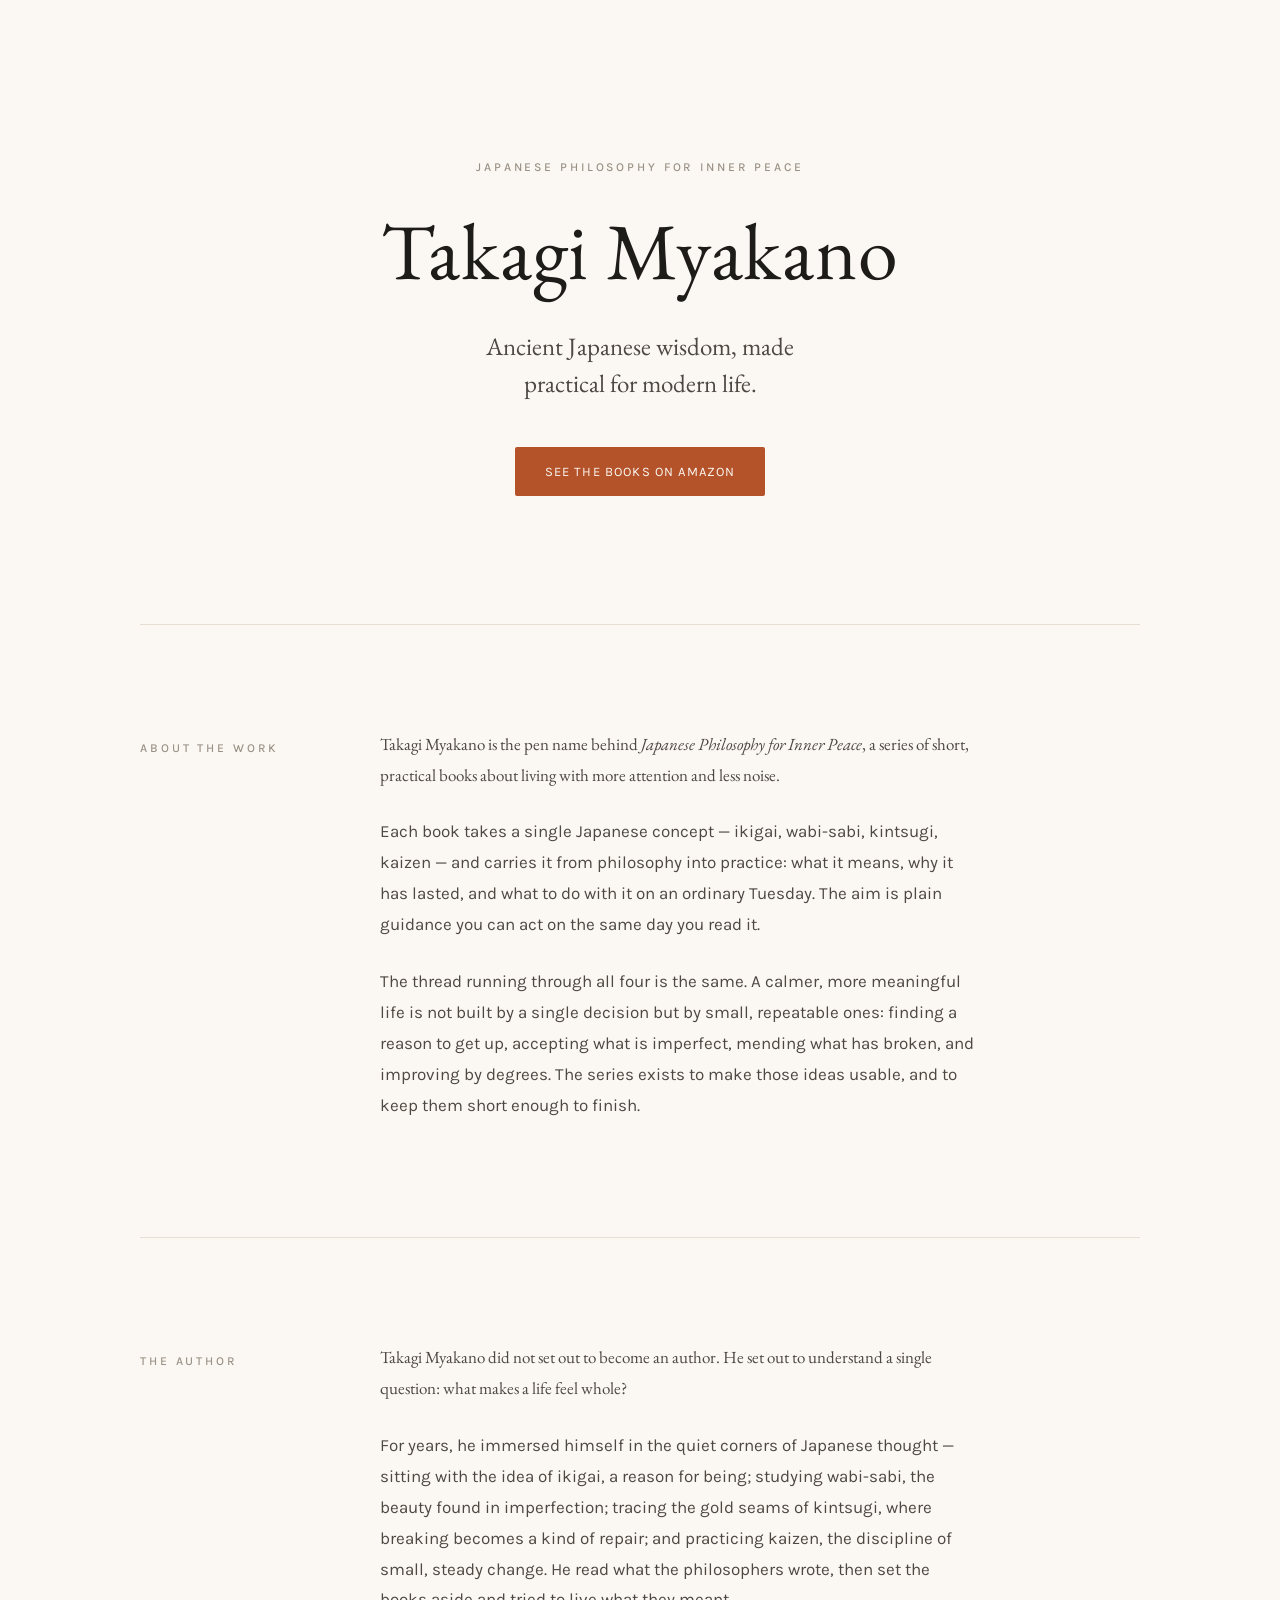
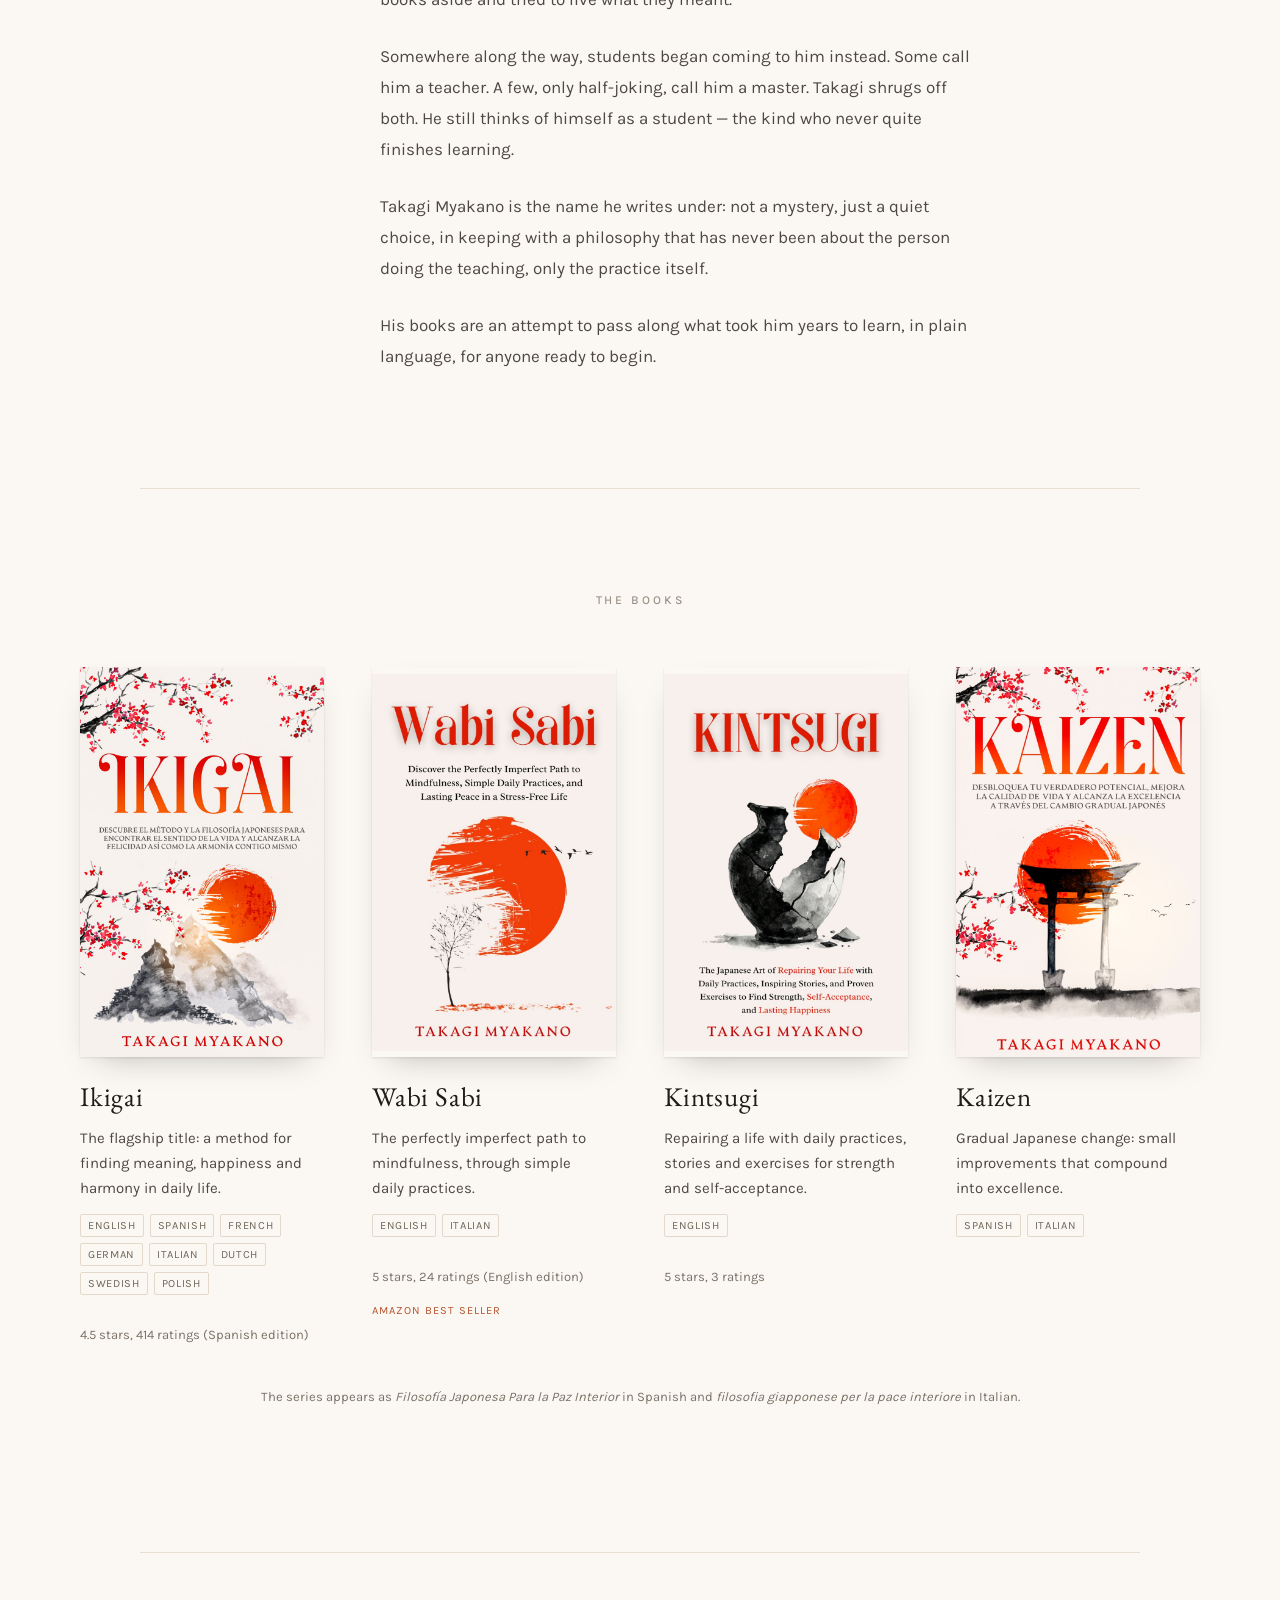
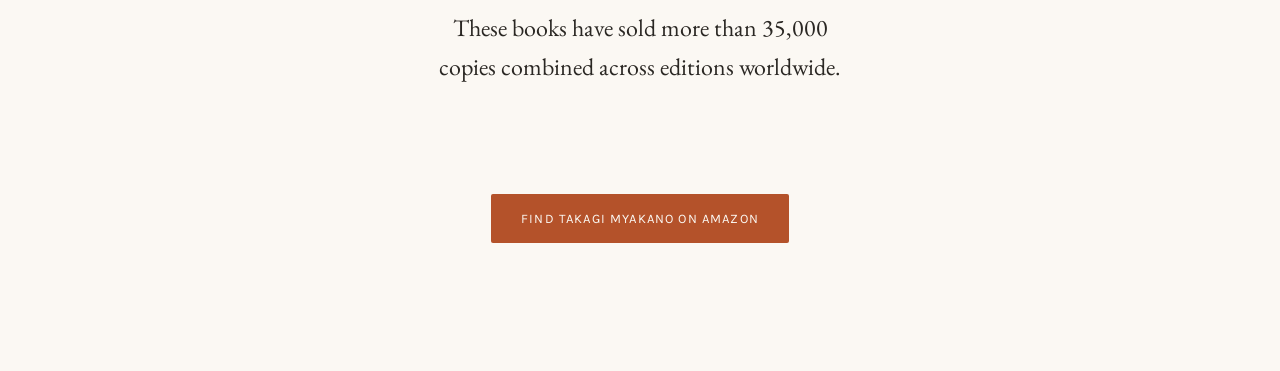
==== index.html @ d5dd0823 "Add files via upload" ====
<!DOCTYPE html>
<html lang="en"><head>
<meta charset="utf-8">
<meta name="viewport" content="width=device-width, initial-scale=1">

<!-- ===== SEO: the point of this site is to rank for the author's name ===== -->
<title>Takagi Myakano — Japanese Philosophy for Inner Peace</title>
<meta name="description" content="Takagi Myakano is the pen name behind Japanese Philosophy for Inner Peace: short, practical books on ikigai, wabi-sabi, kintsugi and kaizen.">
<!-- Add once the real domain is live:
<link rel="canonical" href="https://YOUR-DOMAIN.com/" />
<meta property="og:url" content="https://YOUR-DOMAIN.com/" />
<meta property="og:image" content="https://YOUR-DOMAIN.com/ikigai.jpg" />
-->

<meta property="og:type" content="website">
<meta property="og:title" content="Takagi Myakano — Japanese Philosophy for Inner Peace">
<meta property="og:description" content="Ancient Japanese wisdom, made practical for modern life.">
<meta name="twitter:card" content="summary_large_image">

<link rel="preconnect" href="https://fonts.googleapis.com">
<link rel="preconnect" href="https://fonts.gstatic.com" crossorigin="">
<style>/* cyrillic-ext */
@font-face {
  font-family: 'EB Garamond';
  font-style: italic;
  font-weight: 400;
  font-display: swap;
  src: url("fonts/font-01.woff2") format('woff2');
  unicode-range: U+0460-052F, U+1C80-1C8A, U+20B4, U+2DE0-2DFF, U+A640-A69F, U+FE2E-FE2F;
}
/* cyrillic */
@font-face {
  font-family: 'EB Garamond';
  font-style: italic;
  font-weight: 400;
  font-display: swap;
  src: url("fonts/font-02.woff2") format('woff2');
  unicode-range: U+0301, U+0400-045F, U+0490-0491, U+04B0-04B1, U+2116;
}
/* greek-ext */
@font-face {
  font-family: 'EB Garamond';
  font-style: italic;
  font-weight: 400;
  font-display: swap;
  src: url("fonts/font-03.woff2") format('woff2');
  unicode-range: U+1F00-1FFF;
}
/* greek */
@font-face {
  font-family: 'EB Garamond';
  font-style: italic;
  font-weight: 400;
  font-display: swap;
  src: url("fonts/font-04.woff2") format('woff2');
  unicode-range: U+0370-0377, U+037A-037F, U+0384-038A, U+038C, U+038E-03A1, U+03A3-03FF;
}
/* vietnamese */
@font-face {
  font-family: 'EB Garamond';
  font-style: italic;
  font-weight: 400;
  font-display: swap;
  src: url("fonts/font-05.woff2") format('woff2');
  unicode-range: U+0102-0103, U+0110-0111, U+0128-0129, U+0168-0169, U+01A0-01A1, U+01AF-01B0, U+0300-0301, U+0303-0304, U+0308-0309, U+0323, U+0329, U+1EA0-1EF9, U+20AB;
}
/* latin-ext */
@font-face {
  font-family: 'EB Garamond';
  font-style: italic;
  font-weight: 400;
  font-display: swap;
  src: url("fonts/font-06.woff2") format('woff2');
  unicode-range: U+0100-02BA, U+02BD-02C5, U+02C7-02CC, U+02CE-02D7, U+02DD-02FF, U+0304, U+0308, U+0329, U+1D00-1DBF, U+1E00-1E9F, U+1EF2-1EFF, U+2020, U+20A0-20AB, U+20AD-20C4, U+2113, U+2C60-2C7F, U+A720-A7FF;
}
/* latin */
@font-face {
  font-family: 'EB Garamond';
  font-style: italic;
  font-weight: 400;
  font-display: swap;
  src: url("fonts/font-07.woff2") format('woff2');
  unicode-range: U+0000-00FF, U+0131, U+0152-0153, U+02BB-02BC, U+02C6, U+02DA, U+02DC, U+0304, U+0308, U+0329, U+2000-206F, U+20AC, U+2122, U+2191, U+2193, U+2212, U+2215, U+FEFF, U+FFFD;
}
/* cyrillic-ext */
@font-face {
  font-family: 'EB Garamond';
  font-style: normal;
  font-weight: 400;
  font-display: swap;
  src: url("fonts/font-08.woff2") format('woff2');
  unicode-range: U+0460-052F, U+1C80-1C8A, U+20B4, U+2DE0-2DFF, U+A640-A69F, U+FE2E-FE2F;
}
/* cyrillic */
@font-face {
  font-family: 'EB Garamond';
  font-style: normal;
  font-weight: 400;
  font-display: swap;
  src: url("fonts/font-09.woff2") format('woff2');
  unicode-range: U+0301, U+0400-045F, U+0490-0491, U+04B0-04B1, U+2116;
}
/* greek-ext */
@font-face {
  font-family: 'EB Garamond';
  font-style: normal;
  font-weight: 400;
  font-display: swap;
  src: url("fonts/font-10.woff2") format('woff2');
  unicode-range: U+1F00-1FFF;
}
/* greek */
@font-face {
  font-family: 'EB Garamond';
  font-style: normal;
  font-weight: 400;
  font-display: swap;
  src: url("fonts/font-11.woff2") format('woff2');
  unicode-range: U+0370-0377, U+037A-037F, U+0384-038A, U+038C, U+038E-03A1, U+03A3-03FF;
}
/* vietnamese */
@font-face {
  font-family: 'EB Garamond';
  font-style: normal;
  font-weight: 400;
  font-display: swap;
  src: url("fonts/font-12.woff2") format('woff2');
  unicode-range: U+0102-0103, U+0110-0111, U+0128-0129, U+0168-0169, U+01A0-01A1, U+01AF-01B0, U+0300-0301, U+0303-0304, U+0308-0309, U+0323, U+0329, U+1EA0-1EF9, U+20AB;
}
/* latin-ext */
@font-face {
  font-family: 'EB Garamond';
  font-style: normal;
  font-weight: 400;
  font-display: swap;
  src: url("fonts/font-13.woff2") format('woff2');
  unicode-range: U+0100-02BA, U+02BD-02C5, U+02C7-02CC, U+02CE-02D7, U+02DD-02FF, U+0304, U+0308, U+0329, U+1D00-1DBF, U+1E00-1E9F, U+1EF2-1EFF, U+2020, U+20A0-20AB, U+20AD-20C4, U+2113, U+2C60-2C7F, U+A720-A7FF;
}
/* latin */
@font-face {
  font-family: 'EB Garamond';
  font-style: normal;
  font-weight: 400;
  font-display: swap;
  src: url("fonts/font-14.woff2") format('woff2');
  unicode-range: U+0000-00FF, U+0131, U+0152-0153, U+02BB-02BC, U+02C6, U+02DA, U+02DC, U+0304, U+0308, U+0329, U+2000-206F, U+20AC, U+2122, U+2191, U+2193, U+2212, U+2215, U+FEFF, U+FFFD;
}
/* cyrillic-ext */
@font-face {
  font-family: 'EB Garamond';
  font-style: normal;
  font-weight: 500;
  font-display: swap;
  src: url("fonts/font-08.woff2") format('woff2');
  unicode-range: U+0460-052F, U+1C80-1C8A, U+20B4, U+2DE0-2DFF, U+A640-A69F, U+FE2E-FE2F;
}
/* cyrillic */
@font-face {
  font-family: 'EB Garamond';
  font-style: normal;
  font-weight: 500;
  font-display: swap;
  src: url("fonts/font-09.woff2") format('woff2');
  unicode-range: U+0301, U+0400-045F, U+0490-0491, U+04B0-04B1, U+2116;
}
/* greek-ext */
@font-face {
  font-family: 'EB Garamond';
  font-style: normal;
  font-weight: 500;
  font-display: swap;
  src: url("fonts/font-10.woff2") format('woff2');
  unicode-range: U+1F00-1FFF;
}
/* greek */
@font-face {
  font-family: 'EB Garamond';
  font-style: normal;
  font-weight: 500;
  font-display: swap;
  src: url("fonts/font-11.woff2") format('woff2');
  unicode-range: U+0370-0377, U+037A-037F, U+0384-038A, U+038C, U+038E-03A1, U+03A3-03FF;
}
/* vietnamese */
@font-face {
  font-family: 'EB Garamond';
  font-style: normal;
  font-weight: 500;
  font-display: swap;
  src: url("fonts/font-12.woff2") format('woff2');
  unicode-range: U+0102-0103, U+0110-0111, U+0128-0129, U+0168-0169, U+01A0-01A1, U+01AF-01B0, U+0300-0301, U+0303-0304, U+0308-0309, U+0323, U+0329, U+1EA0-1EF9, U+20AB;
}
/* latin-ext */
@font-face {
  font-family: 'EB Garamond';
  font-style: normal;
  font-weight: 500;
  font-display: swap;
  src: url("fonts/font-13.woff2") format('woff2');
  unicode-range: U+0100-02BA, U+02BD-02C5, U+02C7-02CC, U+02CE-02D7, U+02DD-02FF, U+0304, U+0308, U+0329, U+1D00-1DBF, U+1E00-1E9F, U+1EF2-1EFF, U+2020, U+20A0-20AB, U+20AD-20C4, U+2113, U+2C60-2C7F, U+A720-A7FF;
}
/* latin */
@font-face {
  font-family: 'EB Garamond';
  font-style: normal;
  font-weight: 500;
  font-display: swap;
  src: url("fonts/font-14.woff2") format('woff2');
  unicode-range: U+0000-00FF, U+0131, U+0152-0153, U+02BB-02BC, U+02C6, U+02DA, U+02DC, U+0304, U+0308, U+0329, U+2000-206F, U+20AC, U+2122, U+2191, U+2193, U+2212, U+2215, U+FEFF, U+FFFD;
}
/* latin-ext */
@font-face {
  font-family: 'Karla';
  font-style: normal;
  font-weight: 400;
  font-display: swap;
  src: url("fonts/font-15.woff2") format('woff2');
  unicode-range: U+0100-02BA, U+02BD-02C5, U+02C7-02CC, U+02CE-02D7, U+02DD-02FF, U+0304, U+0308, U+0329, U+1D00-1DBF, U+1E00-1E9F, U+1EF2-1EFF, U+2020, U+20A0-20AB, U+20AD-20C4, U+2113, U+2C60-2C7F, U+A720-A7FF;
}
/* latin */
@font-face {
  font-family: 'Karla';
  font-style: normal;
  font-weight: 400;
  font-display: swap;
  src: url("fonts/font-16.woff2") format('woff2');
  unicode-range: U+0000-00FF, U+0131, U+0152-0153, U+02BB-02BC, U+02C6, U+02DA, U+02DC, U+0304, U+0308, U+0329, U+2000-206F, U+20AC, U+2122, U+2191, U+2193, U+2212, U+2215, U+FEFF, U+FFFD;
}
/* latin-ext */
@font-face {
  font-family: 'Karla';
  font-style: normal;
  font-weight: 500;
  font-display: swap;
  src: url("fonts/font-15.woff2") format('woff2');
  unicode-range: U+0100-02BA, U+02BD-02C5, U+02C7-02CC, U+02CE-02D7, U+02DD-02FF, U+0304, U+0308, U+0329, U+1D00-1DBF, U+1E00-1E9F, U+1EF2-1EFF, U+2020, U+20A0-20AB, U+20AD-20C4, U+2113, U+2C60-2C7F, U+A720-A7FF;
}
/* latin */
@font-face {
  font-family: 'Karla';
  font-style: normal;
  font-weight: 500;
  font-display: swap;
  src: url("fonts/font-16.woff2") format('woff2');
  unicode-range: U+0000-00FF, U+0131, U+0152-0153, U+02BB-02BC, U+02C6, U+02DA, U+02DC, U+0304, U+0308, U+0329, U+2000-206F, U+20AC, U+2122, U+2191, U+2193, U+2212, U+2215, U+FEFF, U+FFFD;
}
</style>

<style>
  :root {
    --bg: #FBF8F3;
    --ink: #1E1C19;
    --ink-2: #2A2723;
    --body: #4E4842;
    --muted: #7A7166;
    --label: #9A9186;
    --rule: #E7DFD2;
    --chip: #E2D9CA;
    --accent: #B4522A;
    --accent-dark: #8E3F1F;
    --serif: 'EB Garamond', Georgia, serif;
    --sans: Karla, system-ui, -apple-system, sans-serif;
  }
  * { box-sizing: border-box; }
  html, body { margin: 0; padding: 0; }
  body {
    background: var(--bg);
    color: var(--ink);
    font-family: var(--sans);
    -webkit-font-smoothing: antialiased;
  }
  ::selection { background: #EADFCF; }
  a { color: var(--accent); text-decoration: none; }
  a:hover { color: var(--accent-dark); }
  img { max-width: 100%; }

  .wrap { max-width: 1080px; margin: 0 auto; padding-inline: 40px; }
  .wrap--wide { max-width: 1200px; }
  .rule { height: 1px; background: var(--rule); }
  .label {
    font-family: var(--sans); font-weight: 500; font-size: 12px; letter-spacing: 0.24em;
    text-transform: uppercase; color: var(--label); margin: 0; max-width: none;
  }

  .btn {
    display: inline-flex; align-items: center;
    padding: 17px 30px; border-radius: 2px;
    background: var(--accent); color: var(--bg);
    font-size: 13px; letter-spacing: 0.09em; text-transform: uppercase;
  }
  .btn:hover { background: var(--accent-dark); color: var(--bg); }

  /* Hero */
  .hero {
    padding-block: 160px 128px;
    display: flex; flex-direction: column; align-items: center;
    text-align: center; gap: 36px;
  }
  .hero h1 {
    font-family: var(--serif); font-weight: 400; font-size: 80px;
    line-height: 1.02; letter-spacing: 0.01em; margin: 0;
  }
  .hero p:not(.label) {
    font-family: var(--serif); font-size: 25px; line-height: 1.5;
    color: var(--body); margin: 0; max-width: 28ch; text-wrap: pretty;
  }
  .hero .btn { margin-top: 8px; }

  /* Two-column prose sections */
  .prose {
    padding-block: 104px 116px;
    display: grid; grid-template-columns: 180px 1fr; gap: 60px; align-items: start;
  }
  .prose .label { margin-top: 12px; }
  .prose-body { display: flex; flex-direction: column; gap: 26px; max-width: 60ch; }
  .prose-lead {
    font-family: var(--serif); font-size: 24px; line-height: 1.6;
    color: var(--ink-2); margin: 0; text-wrap: pretty;
  }
  .prose-body p { font-size: 17px; line-height: 1.82; color: var(--body); margin: 0; text-wrap: pretty; }

  /* Books */
  .books { padding-block: 104px 40px; }
  .books > .label { margin-bottom: 60px; text-align: center; }
  .book-grid { display: grid; grid-template-columns: repeat(4, 1fr); gap: 48px; align-items: start; }
  .book { display: flex; flex-direction: column; gap: 22px; }
  .book-cover {
    display: flex; align-items: flex-end; aspect-ratio: 0.625;
    box-shadow: 0 1px 2px rgba(30,28,25,0.10), 0 14px 32px -18px rgba(30,28,25,0.35);
    transition: box-shadow 180ms ease;
  }
  .book-cover:hover { box-shadow: 0 1px 2px rgba(30,28,25,0.14), 0 20px 40px -18px rgba(30,28,25,0.42); }
  .book-cover img { display: block; width: 100%; height: 100%; object-fit: contain; }
  .book-meta { display: flex; flex-direction: column; gap: 12px; }
  .book h3 {
    font-family: var(--serif); font-weight: 400; font-size: 27px;
    letter-spacing: 0.03em; margin: 0;
  }
  .book p { font-size: 15px; line-height: 1.65; color: var(--body); margin: 0; text-wrap: pretty; }
  .chips { display: flex; flex-wrap: wrap; gap: 6px; margin-top: 2px; list-style: none; padding: 0; }
  .chips li {
    font-size: 11px; letter-spacing: 0.06em; text-transform: uppercase;
    color: #6E6559; border: 1px solid var(--chip); border-radius: 2px; padding: 4px 7px;
  }
  .book p.rating { font-size: 13px; line-height: 1.6; color: var(--muted); margin-top: 2px; }
  .book p.bestseller {
    font-size: 11px; letter-spacing: 0.09em; text-transform: uppercase;
    color: var(--accent); margin-top: 2px;
  }
  .series-note { font-size: 13px; line-height: 1.7; color: var(--muted); margin: 40px 0 0; text-align: center; }

  /* Sales line */
  .proof { padding-top: 104px; }
  .proof-inner { border-top: 1px solid var(--rule); padding-top: 56px; text-align: center; }
  .proof p {
    font-family: var(--serif); font-size: 24px; line-height: 1.6;
    color: var(--ink-2); margin: 0 auto; max-width: 34ch; text-wrap: pretty;
  }

  footer { padding-block: 108px 128px; display: flex; justify-content: center; }

  @media (max-width: 900px) {
    .wrap { padding-inline: 28px; }
    .hero { padding-block: 104px 88px; }
    .hero h1 { font-size: 56px; }
    .hero p:not(.label) { font-size: 21px; }
    .prose { grid-template-columns: 1fr; gap: 24px; padding-block: 72px 80px; }
    .prose .label { margin-top: 0; }
    .prose-lead { font-size: 21px; }
    .books { padding-block: 72px 32px; }
    .book-grid { grid-template-columns: repeat(2, 1fr); gap: 40px 32px; }
    .proof { padding-top: 72px; }
    .proof p { font-size: 21px; }
    footer { padding-block: 72px 96px; }
  }
  @media (max-width: 520px) {
    .hero h1 { font-size: 44px; }
    .book-grid { grid-template-columns: 1fr; gap: 48px; }
    .book-cover { max-width: 260px; }
  }
</style>
</head>
<body>


<!-- =====================================================================
     Outbound links are marked data-cta. Each cover points at its own Amazon
     product page; the hero and footer buttons point at the author store.
     ===================================================================== -->

<header class="wrap hero">
  <p class="label">Japanese Philosophy for Inner Peace</p>
  <h1>Takagi Myakano</h1>
  <p>Ancient Japanese wisdom, made practical for modern life.</p>
  <a class="btn" data-cta="hero" href="https://www.amazon.com/stores/Takagi-Myakano/author/B0GLZFG89K?ref=ap_rdr&amp;shoppingPortalEnabled=true&amp;ccs_id=c7dcc5d7-bfad-40f6-aceb-56969d80b4c9" target="_blank" rel="noopener">See the books on Amazon</a>
</header>

<div class="wrap"><div class="rule"></div></div>

<section class="wrap prose">
  <h2 class="label">About the work</h2>
  <div class="prose-body">
    <p class="prose-lead">Takagi Myakano is the pen name behind <em>Japanese Philosophy for Inner Peace</em>, a series of short, practical books about living with more attention and less noise.</p>
    <p>Each book takes a single Japanese concept — ikigai, wabi-sabi, kintsugi, kaizen — and carries it from philosophy into practice: what it means, why it has lasted, and what to do with it on an ordinary Tuesday. The aim is plain guidance you can act on the same day you read it.</p>
    <p>The thread running through all four is the same. A calmer, more meaningful life is not built by a single decision but by small, repeatable ones: finding a reason to get up, accepting what is imperfect, mending what has broken, and improving by degrees. The series exists to make those ideas usable, and to keep them short enough to finish.</p>
  </div>
</section>

<div class="wrap"><div class="rule"></div></div>

<section class="wrap prose">
  <h2 class="label">The author</h2>
  <div class="prose-body">
    <p class="prose-lead">Takagi Myakano did not set out to become an author. He set out to understand a single question: what makes a life feel whole?</p>
    <p>For years, he immersed himself in the quiet corners of Japanese thought — sitting with the idea of ikigai, a reason for being; studying wabi-sabi, the beauty found in imperfection; tracing the gold seams of kintsugi, where breaking becomes a kind of repair; and practicing kaizen, the discipline of small, steady change. He read what the philosophers wrote, then set the books aside and tried to live what they meant.</p>
    <p>Somewhere along the way, students began coming to him instead. Some call him a teacher. A few, only half-joking, call him a master. Takagi shrugs off both. He still thinks of himself as a student — the kind who never quite finishes learning.</p>
    <p>Takagi Myakano is the name he writes under: not a mystery, just a quiet choice, in keeping with a philosophy that has never been about the person doing the teaching, only the practice itself.</p>
    <p>His books are an attempt to pass along what took him years to learn, in plain language, for anyone ready to begin.</p>
  </div>
</section>

<div class="wrap"><div class="rule"></div></div>

<section class="wrap wrap--wide books" id="books">
  <h2 class="label">The Books</h2>

  <div class="book-grid">

    <article class="book">
      <a class="book-cover" data-cta="ikigai" href="https://www.amazon.com/IKIGAI-Discover-Japanese-Philosophy-Happiness-ebook/dp/B0H4HV3D5K?ref_=saga_ast_ss_dsk_dp" target="_blank" rel="noopener">
        <img src="images/ikigai.jpg" alt="IKIGAI by Takagi Myakano — book cover" width="800" height="1280" loading="lazy">
      </a>
      <div class="book-meta">
        <h3>Ikigai</h3>
        <p>The flagship title: a method for finding meaning, happiness and harmony in daily life.</p>
        <ul class="chips">
          <li>English</li><li>Spanish</li><li>French</li><li>German</li>
          <li>Italian</li><li>Dutch</li><li>Swedish</li><li>Polish</li>
        </ul>
        <p class="rating">4.5 stars, 414 ratings (Spanish edition)</p>
      </div>
    </article>

    <article class="book">
      <a class="book-cover" data-cta="wabi-sabi" href="https://www.amazon.com/Wabi-Sabi-Mindfulness-Stress-Free-Philosophy-ebook/dp/B0FVNMMS9D?ref_=saga_ast_ss_dsk_dp" target="_blank" rel="noopener">
        <img src="images/wabi-sabi.jpg" alt="Wabi Sabi by Takagi Myakano — book cover" width="800" height="1236" loading="lazy">
      </a>
      <div class="book-meta">
        <h3>Wabi Sabi</h3>
        <p>The perfectly imperfect path to mindfulness, through simple daily practices.</p>
        <ul class="chips"><li>English</li><li>Italian</li></ul>
        <p class="rating">5 stars, 24 ratings (English edition)</p>
        <p class="bestseller">Amazon Best Seller</p>
      </div>
    </article>

    <article class="book">
      <a class="book-cover" data-cta="kintsugi" href="https://www.amazon.com/Kintsugi-Repairing-Practices-Self-Acceptance-Philosophy-ebook/dp/B0GNT7WZGG?ref_=saga_ast_ss_dsk_dp" target="_blank" rel="noopener">
        <img src="images/kintsugi.jpg" alt="Kintsugi by Takagi Myakano — book cover" width="800" height="1236" loading="lazy">
      </a>
      <div class="book-meta">
        <h3>Kintsugi</h3>
        <p>Repairing a life with daily practices, stories and exercises for strength and self-acceptance.</p>
        <ul class="chips"><li>English</li></ul>
        <p class="rating">5 stars, 3 ratings</p>
      </div>
    </article>

    <article class="book">
      <a class="book-cover" data-cta="kaizen" href="https://www.amazon.ca/KAIZEN-Desbloquea-Verdadero-Potencial-Excelencia-ebook/dp/B0CNTMSLZW?ref_=ast_author_dp&amp;th=1&amp;psc=1" target="_blank" rel="noopener">
        <img src="images/kaizen.jpg" alt="KAIZEN by Takagi Myakano — book cover" width="800" height="1279" loading="lazy">
      </a>
      <div class="book-meta">
        <h3>Kaizen</h3>
        <p>Gradual Japanese change: small improvements that compound into excellence.</p>
        <ul class="chips"><li>Spanish</li><li>Italian</li></ul>
      </div>
    </article>

  </div>

  <p class="series-note">The series appears as <em>Filosofía Japonesa Para la Paz Interior</em> in Spanish and <em>filosofia giapponese per la pace interiore</em> in Italian.</p>
</section>

<section class="wrap proof">
  <div class="proof-inner">
    <p>These books have sold more than 35,000 copies combined across editions worldwide.</p>
  </div>
</section>

<footer class="wrap">
  <a class="btn" data-cta="footer" href="https://www.amazon.com/stores/Takagi-Myakano/author/B0GLZFG89K?ref=ap_rdr&amp;shoppingPortalEnabled=true&amp;ccs_id=c7dcc5d7-bfad-40f6-aceb-56969d80b4c9" target="_blank" rel="noopener">Find Takagi Myakano on Amazon</a>
</footer>

<!-- Structured data: helps Google connect the name to the body of work.
     Replace the URLs marked REPLACE before launch. -->
<script type="application/ld+json">
{
  "@context": "https://schema.org",
  "@type": "Person",
  "name": "Takagi Myakano",
  "jobTitle": "Author",
  "description": "Pen name behind Japanese Philosophy for Inner Peace, a series of short, practical books on ikigai, wabi-sabi, kintsugi and kaizen.",
  "sameAs": ["https://www.amazon.com/stores/Takagi-Myakano/author/B0GLZFG89K"]
}
</script>



</body></html>
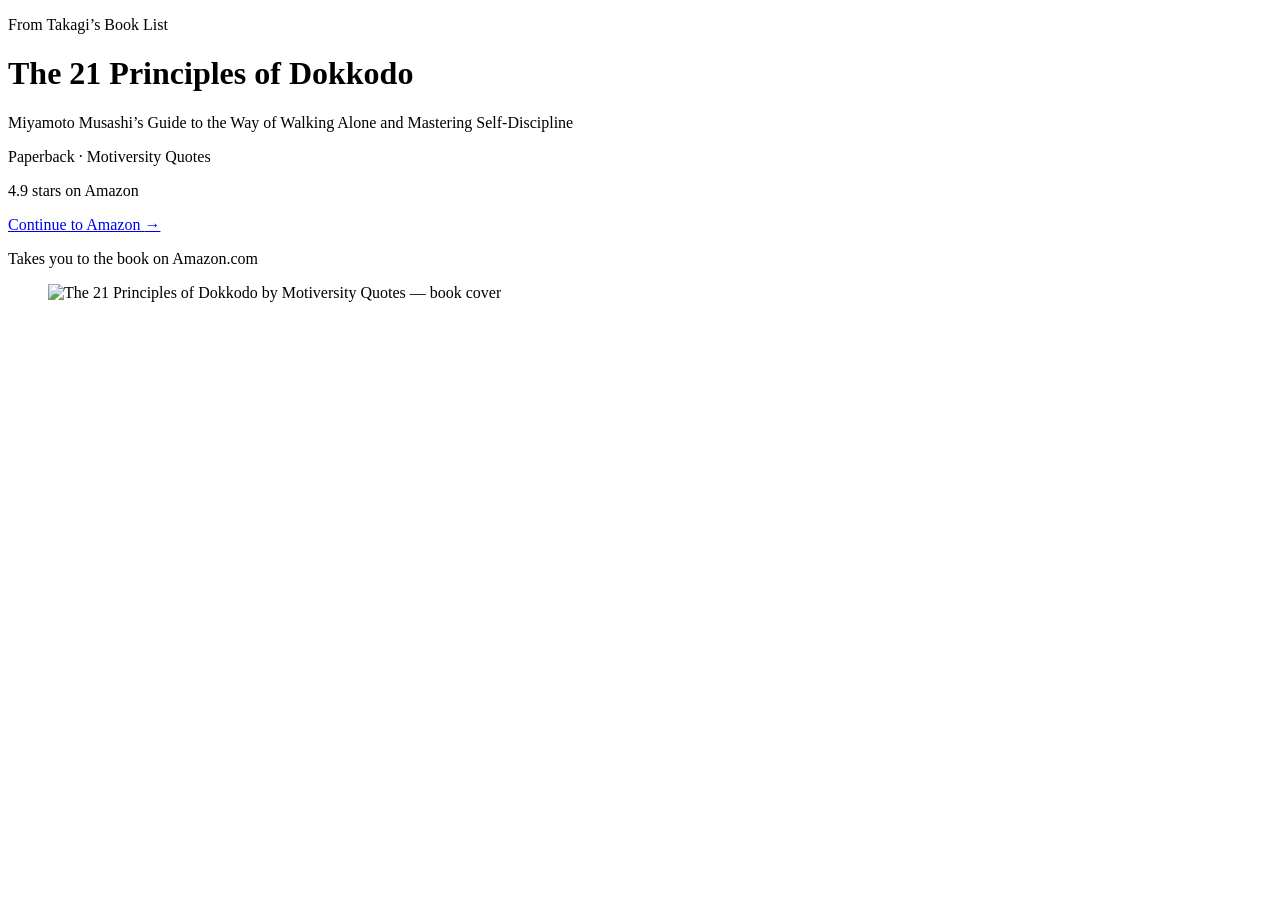
==== commit dbc58f49: "Add files via upload" ====
--- a/index.html
+++ b/index.html
@@ -1,510 +1,31 @@
 <!DOCTYPE html>
-<html lang="en"><head>
+<html lang="en">
+<head>
 <meta charset="utf-8">
-<meta name="viewport" content="width=device-width, initial-scale=1">
-
-<!-- ===== SEO: the point of this site is to rank for the author's name ===== -->
-<title>Takagi Myakano — Japanese Philosophy for Inner Peace</title>
-<meta name="description" content="Takagi Myakano is the pen name behind Japanese Philosophy for Inner Peace: short, practical books on ikigai, wabi-sabi, kintsugi and kaizen.">
-<!-- Add once the real domain is live:
-<link rel="canonical" href="https://YOUR-DOMAIN.com/" />
-<meta property="og:url" content="https://YOUR-DOMAIN.com/" />
-<meta property="og:image" content="https://YOUR-DOMAIN.com/ikigai.jpg" />
--->
-
-<meta property="og:type" content="website">
-<meta property="og:title" content="Takagi Myakano — Japanese Philosophy for Inner Peace">
-<meta property="og:description" content="Ancient Japanese wisdom, made practical for modern life.">
-<meta name="twitter:card" content="summary_large_image">
-
-<link rel="preconnect" href="https://fonts.googleapis.com">
-<link rel="preconnect" href="https://fonts.gstatic.com" crossorigin="">
-<style>/* cyrillic-ext */
-@font-face {
-  font-family: 'EB Garamond';
-  font-style: italic;
-  font-weight: 400;
-  font-display: swap;
-  src: url("fonts/font-01.woff2") format('woff2');
-  unicode-range: U+0460-052F, U+1C80-1C8A, U+20B4, U+2DE0-2DFF, U+A640-A69F, U+FE2E-FE2F;
-}
-/* cyrillic */
-@font-face {
-  font-family: 'EB Garamond';
-  font-style: italic;
-  font-weight: 400;
-  font-display: swap;
-  src: url("fonts/font-02.woff2") format('woff2');
-  unicode-range: U+0301, U+0400-045F, U+0490-0491, U+04B0-04B1, U+2116;
-}
-/* greek-ext */
-@font-face {
-  font-family: 'EB Garamond';
-  font-style: italic;
-  font-weight: 400;
-  font-display: swap;
-  src: url("fonts/font-03.woff2") format('woff2');
-  unicode-range: U+1F00-1FFF;
-}
-/* greek */
-@font-face {
-  font-family: 'EB Garamond';
-  font-style: italic;
-  font-weight: 400;
-  font-display: swap;
-  src: url("fonts/font-04.woff2") format('woff2');
-  unicode-range: U+0370-0377, U+037A-037F, U+0384-038A, U+038C, U+038E-03A1, U+03A3-03FF;
-}
-/* vietnamese */
-@font-face {
-  font-family: 'EB Garamond';
-  font-style: italic;
-  font-weight: 400;
-  font-display: swap;
-  src: url("fonts/font-05.woff2") format('woff2');
-  unicode-range: U+0102-0103, U+0110-0111, U+0128-0129, U+0168-0169, U+01A0-01A1, U+01AF-01B0, U+0300-0301, U+0303-0304, U+0308-0309, U+0323, U+0329, U+1EA0-1EF9, U+20AB;
-}
-/* latin-ext */
-@font-face {
-  font-family: 'EB Garamond';
-  font-style: italic;
-  font-weight: 400;
-  font-display: swap;
-  src: url("fonts/font-06.woff2") format('woff2');
-  unicode-range: U+0100-02BA, U+02BD-02C5, U+02C7-02CC, U+02CE-02D7, U+02DD-02FF, U+0304, U+0308, U+0329, U+1D00-1DBF, U+1E00-1E9F, U+1EF2-1EFF, U+2020, U+20A0-20AB, U+20AD-20C4, U+2113, U+2C60-2C7F, U+A720-A7FF;
-}
-/* latin */
-@font-face {
-  font-family: 'EB Garamond';
-  font-style: italic;
-  font-weight: 400;
-  font-display: swap;
-  src: url("fonts/font-07.woff2") format('woff2');
-  unicode-range: U+0000-00FF, U+0131, U+0152-0153, U+02BB-02BC, U+02C6, U+02DA, U+02DC, U+0304, U+0308, U+0329, U+2000-206F, U+20AC, U+2122, U+2191, U+2193, U+2212, U+2215, U+FEFF, U+FFFD;
-}
-/* cyrillic-ext */
-@font-face {
-  font-family: 'EB Garamond';
-  font-style: normal;
-  font-weight: 400;
-  font-display: swap;
-  src: url("fonts/font-08.woff2") format('woff2');
-  unicode-range: U+0460-052F, U+1C80-1C8A, U+20B4, U+2DE0-2DFF, U+A640-A69F, U+FE2E-FE2F;
-}
-/* cyrillic */
-@font-face {
-  font-family: 'EB Garamond';
-  font-style: normal;
-  font-weight: 400;
-  font-display: swap;
-  src: url("fonts/font-09.woff2") format('woff2');
-  unicode-range: U+0301, U+0400-045F, U+0490-0491, U+04B0-04B1, U+2116;
-}
-/* greek-ext */
-@font-face {
-  font-family: 'EB Garamond';
-  font-style: normal;
-  font-weight: 400;
-  font-display: swap;
-  src: url("fonts/font-10.woff2") format('woff2');
-  unicode-range: U+1F00-1FFF;
-}
-/* greek */
-@font-face {
-  font-family: 'EB Garamond';
-  font-style: normal;
-  font-weight: 400;
-  font-display: swap;
-  src: url("fonts/font-11.woff2") format('woff2');
-  unicode-range: U+0370-0377, U+037A-037F, U+0384-038A, U+038C, U+038E-03A1, U+03A3-03FF;
-}
-/* vietnamese */
-@font-face {
-  font-family: 'EB Garamond';
-  font-style: normal;
-  font-weight: 400;
-  font-display: swap;
-  src: url("fonts/font-12.woff2") format('woff2');
-  unicode-range: U+0102-0103, U+0110-0111, U+0128-0129, U+0168-0169, U+01A0-01A1, U+01AF-01B0, U+0300-0301, U+0303-0304, U+0308-0309, U+0323, U+0329, U+1EA0-1EF9, U+20AB;
-}
-/* latin-ext */
-@font-face {
-  font-family: 'EB Garamond';
-  font-style: normal;
-  font-weight: 400;
-  font-display: swap;
-  src: url("fonts/font-13.woff2") format('woff2');
-  unicode-range: U+0100-02BA, U+02BD-02C5, U+02C7-02CC, U+02CE-02D7, U+02DD-02FF, U+0304, U+0308, U+0329, U+1D00-1DBF, U+1E00-1E9F, U+1EF2-1EFF, U+2020, U+20A0-20AB, U+20AD-20C4, U+2113, U+2C60-2C7F, U+A720-A7FF;
-}
-/* latin */
-@font-face {
-  font-family: 'EB Garamond';
-  font-style: normal;
-  font-weight: 400;
-  font-display: swap;
-  src: url("fonts/font-14.woff2") format('woff2');
-  unicode-range: U+0000-00FF, U+0131, U+0152-0153, U+02BB-02BC, U+02C6, U+02DA, U+02DC, U+0304, U+0308, U+0329, U+2000-206F, U+20AC, U+2122, U+2191, U+2193, U+2212, U+2215, U+FEFF, U+FFFD;
-}
-/* cyrillic-ext */
-@font-face {
-  font-family: 'EB Garamond';
-  font-style: normal;
-  font-weight: 500;
-  font-display: swap;
-  src: url("fonts/font-08.woff2") format('woff2');
-  unicode-range: U+0460-052F, U+1C80-1C8A, U+20B4, U+2DE0-2DFF, U+A640-A69F, U+FE2E-FE2F;
-}
-/* cyrillic */
-@font-face {
-  font-family: 'EB Garamond';
-  font-style: normal;
-  font-weight: 500;
-  font-display: swap;
-  src: url("fonts/font-09.woff2") format('woff2');
-  unicode-range: U+0301, U+0400-045F, U+0490-0491, U+04B0-04B1, U+2116;
-}
-/* greek-ext */
-@font-face {
-  font-family: 'EB Garamond';
-  font-style: normal;
-  font-weight: 500;
-  font-display: swap;
-  src: url("fonts/font-10.woff2") format('woff2');
-  unicode-range: U+1F00-1FFF;
-}
-/* greek */
-@font-face {
-  font-family: 'EB Garamond';
-  font-style: normal;
-  font-weight: 500;
-  font-display: swap;
-  src: url("fonts/font-11.woff2") format('woff2');
-  unicode-range: U+0370-0377, U+037A-037F, U+0384-038A, U+038C, U+038E-03A1, U+03A3-03FF;
-}
-/* vietnamese */
-@font-face {
-  font-family: 'EB Garamond';
-  font-style: normal;
-  font-weight: 500;
-  font-display: swap;
-  src: url("fonts/font-12.woff2") format('woff2');
-  unicode-range: U+0102-0103, U+0110-0111, U+0128-0129, U+0168-0169, U+01A0-01A1, U+01AF-01B0, U+0300-0301, U+0303-0304, U+0308-0309, U+0323, U+0329, U+1EA0-1EF9, U+20AB;
-}
-/* latin-ext */
-@font-face {
-  font-family: 'EB Garamond';
-  font-style: normal;
-  font-weight: 500;
-  font-display: swap;
-  src: url("fonts/font-13.woff2") format('woff2');
-  unicode-range: U+0100-02BA, U+02BD-02C5, U+02C7-02CC, U+02CE-02D7, U+02DD-02FF, U+0304, U+0308, U+0329, U+1D00-1DBF, U+1E00-1E9F, U+1EF2-1EFF, U+2020, U+20A0-20AB, U+20AD-20C4, U+2113, U+2C60-2C7F, U+A720-A7FF;
-}
-/* latin */
-@font-face {
-  font-family: 'EB Garamond';
-  font-style: normal;
-  font-weight: 500;
-  font-display: swap;
-  src: url("fonts/font-14.woff2") format('woff2');
-  unicode-range: U+0000-00FF, U+0131, U+0152-0153, U+02BB-02BC, U+02C6, U+02DA, U+02DC, U+0304, U+0308, U+0329, U+2000-206F, U+20AC, U+2122, U+2191, U+2193, U+2212, U+2215, U+FEFF, U+FFFD;
-}
-/* latin-ext */
-@font-face {
-  font-family: 'Karla';
-  font-style: normal;
-  font-weight: 400;
-  font-display: swap;
-  src: url("fonts/font-15.woff2") format('woff2');
-  unicode-range: U+0100-02BA, U+02BD-02C5, U+02C7-02CC, U+02CE-02D7, U+02DD-02FF, U+0304, U+0308, U+0329, U+1D00-1DBF, U+1E00-1E9F, U+1EF2-1EFF, U+2020, U+20A0-20AB, U+20AD-20C4, U+2113, U+2C60-2C7F, U+A720-A7FF;
-}
-/* latin */
-@font-face {
-  font-family: 'Karla';
-  font-style: normal;
-  font-weight: 400;
-  font-display: swap;
-  src: url("fonts/font-16.woff2") format('woff2');
-  unicode-range: U+0000-00FF, U+0131, U+0152-0153, U+02BB-02BC, U+02C6, U+02DA, U+02DC, U+0304, U+0308, U+0329, U+2000-206F, U+20AC, U+2122, U+2191, U+2193, U+2212, U+2215, U+FEFF, U+FFFD;
-}
-/* latin-ext */
-@font-face {
-  font-family: 'Karla';
-  font-style: normal;
-  font-weight: 500;
-  font-display: swap;
-  src: url("fonts/font-15.woff2") format('woff2');
-  unicode-range: U+0100-02BA, U+02BD-02C5, U+02C7-02CC, U+02CE-02D7, U+02DD-02FF, U+0304, U+0308, U+0329, U+1D00-1DBF, U+1E00-1E9F, U+1EF2-1EFF, U+2020, U+20A0-20AB, U+20AD-20C4, U+2113, U+2C60-2C7F, U+A720-A7FF;
-}
-/* latin */
-@font-face {
-  font-family: 'Karla';
-  font-style: normal;
-  font-weight: 500;
-  font-display: swap;
-  src: url("fonts/font-16.woff2") format('woff2');
-  unicode-range: U+0000-00FF, U+0131, U+0152-0153, U+02BB-02BC, U+02C6, U+02DA, U+02DC, U+0304, U+0308, U+0329, U+2000-206F, U+20AC, U+2122, U+2191, U+2193, U+2212, U+2215, U+FEFF, U+FFFD;
-}
-</style>
-
-<style>
-  :root {
-    --bg: #FBF8F3;
-    --ink: #1E1C19;
-    --ink-2: #2A2723;
-    --body: #4E4842;
-    --muted: #7A7166;
-    --label: #9A9186;
-    --rule: #E7DFD2;
-    --chip: #E2D9CA;
-    --accent: #B4522A;
-    --accent-dark: #8E3F1F;
-    --serif: 'EB Garamond', Georgia, serif;
-    --sans: Karla, system-ui, -apple-system, sans-serif;
-  }
-  * { box-sizing: border-box; }
-  html, body { margin: 0; padding: 0; }
-  body {
-    background: var(--bg);
-    color: var(--ink);
-    font-family: var(--sans);
-    -webkit-font-smoothing: antialiased;
-  }
-  ::selection { background: #EADFCF; }
-  a { color: var(--accent); text-decoration: none; }
-  a:hover { color: var(--accent-dark); }
-  img { max-width: 100%; }
-
-  .wrap { max-width: 1080px; margin: 0 auto; padding-inline: 40px; }
-  .wrap--wide { max-width: 1200px; }
-  .rule { height: 1px; background: var(--rule); }
-  .label {
-    font-family: var(--sans); font-weight: 500; font-size: 12px; letter-spacing: 0.24em;
-    text-transform: uppercase; color: var(--label); margin: 0; max-width: none;
-  }
-
-  .btn {
-    display: inline-flex; align-items: center;
-    padding: 17px 30px; border-radius: 2px;
-    background: var(--accent); color: var(--bg);
-    font-size: 13px; letter-spacing: 0.09em; text-transform: uppercase;
-  }
-  .btn:hover { background: var(--accent-dark); color: var(--bg); }
-
-  /* Hero */
-  .hero {
-    padding-block: 160px 128px;
-    display: flex; flex-direction: column; align-items: center;
-    text-align: center; gap: 36px;
-  }
-  .hero h1 {
-    font-family: var(--serif); font-weight: 400; font-size: 80px;
-    line-height: 1.02; letter-spacing: 0.01em; margin: 0;
-  }
-  .hero p:not(.label) {
-    font-family: var(--serif); font-size: 25px; line-height: 1.5;
-    color: var(--body); margin: 0; max-width: 28ch; text-wrap: pretty;
-  }
-  .hero .btn { margin-top: 8px; }
-
-  /* Two-column prose sections */
-  .prose {
-    padding-block: 104px 116px;
-    display: grid; grid-template-columns: 180px 1fr; gap: 60px; align-items: start;
-  }
-  .prose .label { margin-top: 12px; }
-  .prose-body { display: flex; flex-direction: column; gap: 26px; max-width: 60ch; }
-  .prose-lead {
-    font-family: var(--serif); font-size: 24px; line-height: 1.6;
-    color: var(--ink-2); margin: 0; text-wrap: pretty;
-  }
-  .prose-body p { font-size: 17px; line-height: 1.82; color: var(--body); margin: 0; text-wrap: pretty; }
-
-  /* Books */
-  .books { padding-block: 104px 40px; }
-  .books > .label { margin-bottom: 60px; text-align: center; }
-  .book-grid { display: grid; grid-template-columns: repeat(4, 1fr); gap: 48px; align-items: start; }
-  .book { display: flex; flex-direction: column; gap: 22px; }
-  .book-cover {
-    display: flex; align-items: flex-end; aspect-ratio: 0.625;
-    box-shadow: 0 1px 2px rgba(30,28,25,0.10), 0 14px 32px -18px rgba(30,28,25,0.35);
-    transition: box-shadow 180ms ease;
-  }
-  .book-cover:hover { box-shadow: 0 1px 2px rgba(30,28,25,0.14), 0 20px 40px -18px rgba(30,28,25,0.42); }
-  .book-cover img { display: block; width: 100%; height: 100%; object-fit: contain; }
-  .book-meta { display: flex; flex-direction: column; gap: 12px; }
-  .book h3 {
-    font-family: var(--serif); font-weight: 400; font-size: 27px;
-    letter-spacing: 0.03em; margin: 0;
-  }
-  .book p { font-size: 15px; line-height: 1.65; color: var(--body); margin: 0; text-wrap: pretty; }
-  .chips { display: flex; flex-wrap: wrap; gap: 6px; margin-top: 2px; list-style: none; padding: 0; }
-  .chips li {
-    font-size: 11px; letter-spacing: 0.06em; text-transform: uppercase;
-    color: #6E6559; border: 1px solid var(--chip); border-radius: 2px; padding: 4px 7px;
-  }
-  .book p.rating { font-size: 13px; line-height: 1.6; color: var(--muted); margin-top: 2px; }
-  .book p.bestseller {
-    font-size: 11px; letter-spacing: 0.09em; text-transform: uppercase;
-    color: var(--accent); margin-top: 2px;
-  }
-  .series-note { font-size: 13px; line-height: 1.7; color: var(--muted); margin: 40px 0 0; text-align: center; }
-
-  /* Sales line */
-  .proof { padding-top: 104px; }
-  .proof-inner { border-top: 1px solid var(--rule); padding-top: 56px; text-align: center; }
-  .proof p {
-    font-family: var(--serif); font-size: 24px; line-height: 1.6;
-    color: var(--ink-2); margin: 0 auto; max-width: 34ch; text-wrap: pretty;
-  }
-
-  footer { padding-block: 108px 128px; display: flex; justify-content: center; }
-
-  @media (max-width: 900px) {
-    .wrap { padding-inline: 28px; }
-    .hero { padding-block: 104px 88px; }
-    .hero h1 { font-size: 56px; }
-    .hero p:not(.label) { font-size: 21px; }
-    .prose { grid-template-columns: 1fr; gap: 24px; padding-block: 72px 80px; }
-    .prose .label { margin-top: 0; }
-    .prose-lead { font-size: 21px; }
-    .books { padding-block: 72px 32px; }
-    .book-grid { grid-template-columns: repeat(2, 1fr); gap: 40px 32px; }
-    .proof { padding-top: 72px; }
-    .proof p { font-size: 21px; }
-    footer { padding-block: 72px 96px; }
-  }
-  @media (max-width: 520px) {
-    .hero h1 { font-size: 44px; }
-    .book-grid { grid-template-columns: 1fr; gap: 48px; }
-    .book-cover { max-width: 260px; }
-  }
-</style>
+<meta name="viewport" content="width=device-width, initial-scale=1, viewport-fit=cover">
+<title>The 21 Principles of Dokkodo — Takagi Myakano</title>
+<!-- Hidden page: reached only from Meta ads. Keep it out of search results. -->
+<meta name="robots" content="noindex, nofollow">
+<link rel="stylesheet" href="../assets/bridge.css">
+<script src="../assets/pixel.js" data-book="The 21 Principles of Dokkodo"></script>
 </head>
 <body>
-
-
-<!-- =====================================================================
-     Outbound links are marked data-cta. Each cover points at its own Amazon
-     product page; the hero and footer buttons point at the author store.
-     ===================================================================== -->
-
-<header class="wrap hero">
-  <p class="label">Japanese Philosophy for Inner Peace</p>
-  <h1>Takagi Myakano</h1>
-  <p>Ancient Japanese wisdom, made practical for modern life.</p>
-  <a class="btn" data-cta="hero" href="https://www.amazon.com/stores/Takagi-Myakano/author/B0GLZFG89K?ref=ap_rdr&amp;shoppingPortalEnabled=true&amp;ccs_id=c7dcc5d7-bfad-40f6-aceb-56969d80b4c9" target="_blank" rel="noopener">See the books on Amazon</a>
-</header>
-
-<div class="wrap"><div class="rule"></div></div>
-
-<section class="wrap prose">
-  <h2 class="label">About the work</h2>
-  <div class="prose-body">
-    <p class="prose-lead">Takagi Myakano is the pen name behind <em>Japanese Philosophy for Inner Peace</em>, a series of short, practical books about living with more attention and less noise.</p>
-    <p>Each book takes a single Japanese concept — ikigai, wabi-sabi, kintsugi, kaizen — and carries it from philosophy into practice: what it means, why it has lasted, and what to do with it on an ordinary Tuesday. The aim is plain guidance you can act on the same day you read it.</p>
-    <p>The thread running through all four is the same. A calmer, more meaningful life is not built by a single decision but by small, repeatable ones: finding a reason to get up, accepting what is imperfect, mending what has broken, and improving by degrees. The series exists to make those ideas usable, and to keep them short enough to finish.</p>
+<main class="bridge">
+  <p class="brand">From Takagi’s Book List</p>
+  <div class="titles">
+    <h1>The 21 Principles of Dokkodo</h1>
+    <p class="sub">Miyamoto Musashi’s Guide to the Way of Walking Alone and Mastering Self-Discipline</p>
+    <p class="by">Paperback · Motiversity Quotes</p>
   </div>
-</section>
-
-<div class="wrap"><div class="rule"></div></div>
-
-<section class="wrap prose">
-  <h2 class="label">The author</h2>
-  <div class="prose-body">
-    <p class="prose-lead">Takagi Myakano did not set out to become an author. He set out to understand a single question: what makes a life feel whole?</p>
-    <p>For years, he immersed himself in the quiet corners of Japanese thought — sitting with the idea of ikigai, a reason for being; studying wabi-sabi, the beauty found in imperfection; tracing the gold seams of kintsugi, where breaking becomes a kind of repair; and practicing kaizen, the discipline of small, steady change. He read what the philosophers wrote, then set the books aside and tried to live what they meant.</p>
-    <p>Somewhere along the way, students began coming to him instead. Some call him a teacher. A few, only half-joking, call him a master. Takagi shrugs off both. He still thinks of himself as a student — the kind who never quite finishes learning.</p>
-    <p>Takagi Myakano is the name he writes under: not a mystery, just a quiet choice, in keeping with a philosophy that has never been about the person doing the teaching, only the practice itself.</p>
-    <p>His books are an attempt to pass along what took him years to learn, in plain language, for anyone ready to begin.</p>
+  <div class="rating" role="img" aria-label="4.9 out of 5 stars on Amazon">
+    <span class="stars" aria-hidden="true"><span style="width:98.0%"></span></span>
+    <p class="rating-text">4.9 stars on Amazon</p>
   </div>
-</section>
-
-<div class="wrap"><div class="rule"></div></div>
-
-<section class="wrap wrap--wide books" id="books">
-  <h2 class="label">The Books</h2>
-
-  <div class="book-grid">
-
-    <article class="book">
-      <a class="book-cover" data-cta="ikigai" href="https://www.amazon.com/IKIGAI-Discover-Japanese-Philosophy-Happiness-ebook/dp/B0H4HV3D5K?ref_=saga_ast_ss_dsk_dp" target="_blank" rel="noopener">
-        <img src="images/ikigai.jpg" alt="IKIGAI by Takagi Myakano — book cover" width="800" height="1280" loading="lazy">
-      </a>
-      <div class="book-meta">
-        <h3>Ikigai</h3>
-        <p>The flagship title: a method for finding meaning, happiness and harmony in daily life.</p>
-        <ul class="chips">
-          <li>English</li><li>Spanish</li><li>French</li><li>German</li>
-          <li>Italian</li><li>Dutch</li><li>Swedish</li><li>Polish</li>
-        </ul>
-        <p class="rating">4.5 stars, 414 ratings (Spanish edition)</p>
-      </div>
-    </article>
-
-    <article class="book">
-      <a class="book-cover" data-cta="wabi-sabi" href="https://www.amazon.com/Wabi-Sabi-Mindfulness-Stress-Free-Philosophy-ebook/dp/B0FVNMMS9D?ref_=saga_ast_ss_dsk_dp" target="_blank" rel="noopener">
-        <img src="images/wabi-sabi.jpg" alt="Wabi Sabi by Takagi Myakano — book cover" width="800" height="1236" loading="lazy">
-      </a>
-      <div class="book-meta">
-        <h3>Wabi Sabi</h3>
-        <p>The perfectly imperfect path to mindfulness, through simple daily practices.</p>
-        <ul class="chips"><li>English</li><li>Italian</li></ul>
-        <p class="rating">5 stars, 24 ratings (English edition)</p>
-        <p class="bestseller">Amazon Best Seller</p>
-      </div>
-    </article>
-
-    <article class="book">
-      <a class="book-cover" data-cta="kintsugi" href="https://www.amazon.com/Kintsugi-Repairing-Practices-Self-Acceptance-Philosophy-ebook/dp/B0GNT7WZGG?ref_=saga_ast_ss_dsk_dp" target="_blank" rel="noopener">
-        <img src="images/kintsugi.jpg" alt="Kintsugi by Takagi Myakano — book cover" width="800" height="1236" loading="lazy">
-      </a>
-      <div class="book-meta">
-        <h3>Kintsugi</h3>
-        <p>Repairing a life with daily practices, stories and exercises for strength and self-acceptance.</p>
-        <ul class="chips"><li>English</li></ul>
-        <p class="rating">5 stars, 3 ratings</p>
-      </div>
-    </article>
-
-    <article class="book">
-      <a class="book-cover" data-cta="kaizen" href="https://www.amazon.ca/KAIZEN-Desbloquea-Verdadero-Potencial-Excelencia-ebook/dp/B0CNTMSLZW?ref_=ast_author_dp&amp;th=1&amp;psc=1" target="_blank" rel="noopener">
-        <img src="images/kaizen.jpg" alt="KAIZEN by Takagi Myakano — book cover" width="800" height="1279" loading="lazy">
-      </a>
-      <div class="book-meta">
-        <h3>Kaizen</h3>
-        <p>Gradual Japanese change: small improvements that compound into excellence.</p>
-        <ul class="chips"><li>Spanish</li><li>Italian</li></ul>
-      </div>
-    </article>
-
-  </div>
-
-  <p class="series-note">The series appears as <em>Filosofía Japonesa Para la Paz Interior</em> in Spanish and <em>filosofia giapponese per la pace interiore</em> in Italian.</p>
-</section>
-
-<section class="wrap proof">
-  <div class="proof-inner">
-    <p>These books have sold more than 35,000 copies combined across editions worldwide.</p>
-  </div>
-</section>
-
-<footer class="wrap">
-  <a class="btn" data-cta="footer" href="https://www.amazon.com/stores/Takagi-Myakano/author/B0GLZFG89K?ref=ap_rdr&amp;shoppingPortalEnabled=true&amp;ccs_id=c7dcc5d7-bfad-40f6-aceb-56969d80b4c9" target="_blank" rel="noopener">Find Takagi Myakano on Amazon</a>
-</footer>
-
-<!-- Structured data: helps Google connect the name to the body of work.
-     Replace the URLs marked REPLACE before launch. -->
-<script type="application/ld+json">
-{
-  "@context": "https://schema.org",
-  "@type": "Person",
-  "name": "Takagi Myakano",
-  "jobTitle": "Author",
-  "description": "Pen name behind Japanese Philosophy for Inner Peace, a series of short, practical books on ikigai, wabi-sabi, kintsugi and kaizen.",
-  "sameAs": ["https://www.amazon.com/stores/Takagi-Myakano/author/B0GLZFG89K"]
-}
-</script>
-
-
-
-</body></html>+  <a class="go" data-amazon href="https://www.amazon.com/21-Principles-Dokkodo-Mastering-Self-Discipline/dp/B0H4LS25HL/">Continue to Amazon <span aria-hidden="true">→</span></a>
+  <p class="note">Takes you to the book on Amazon.com</p>
+  <figure class="cover">
+    <img src="../images/dokkodo.jpg" alt="The 21 Principles of Dokkodo by Motiversity Quotes — book cover" width="800" height="1244">
+  </figure>
+</main>
+</body>
+</html>
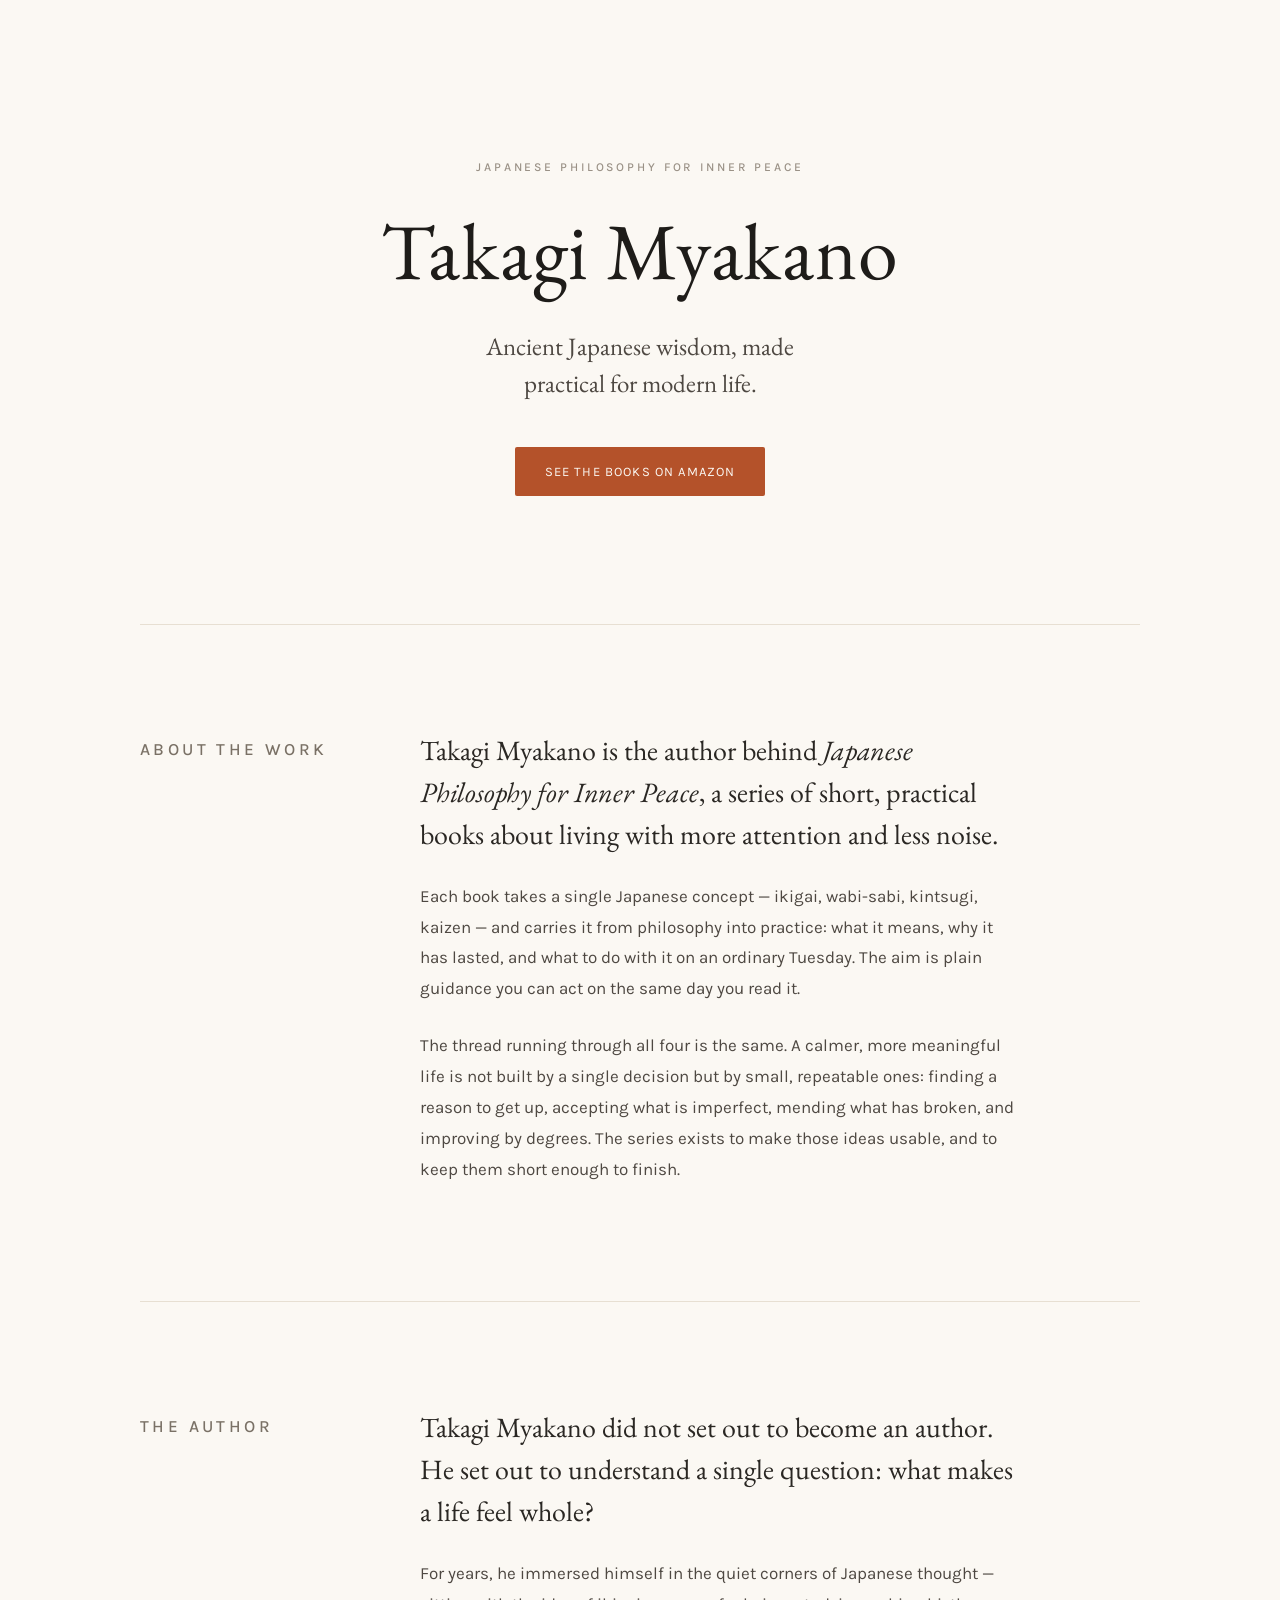
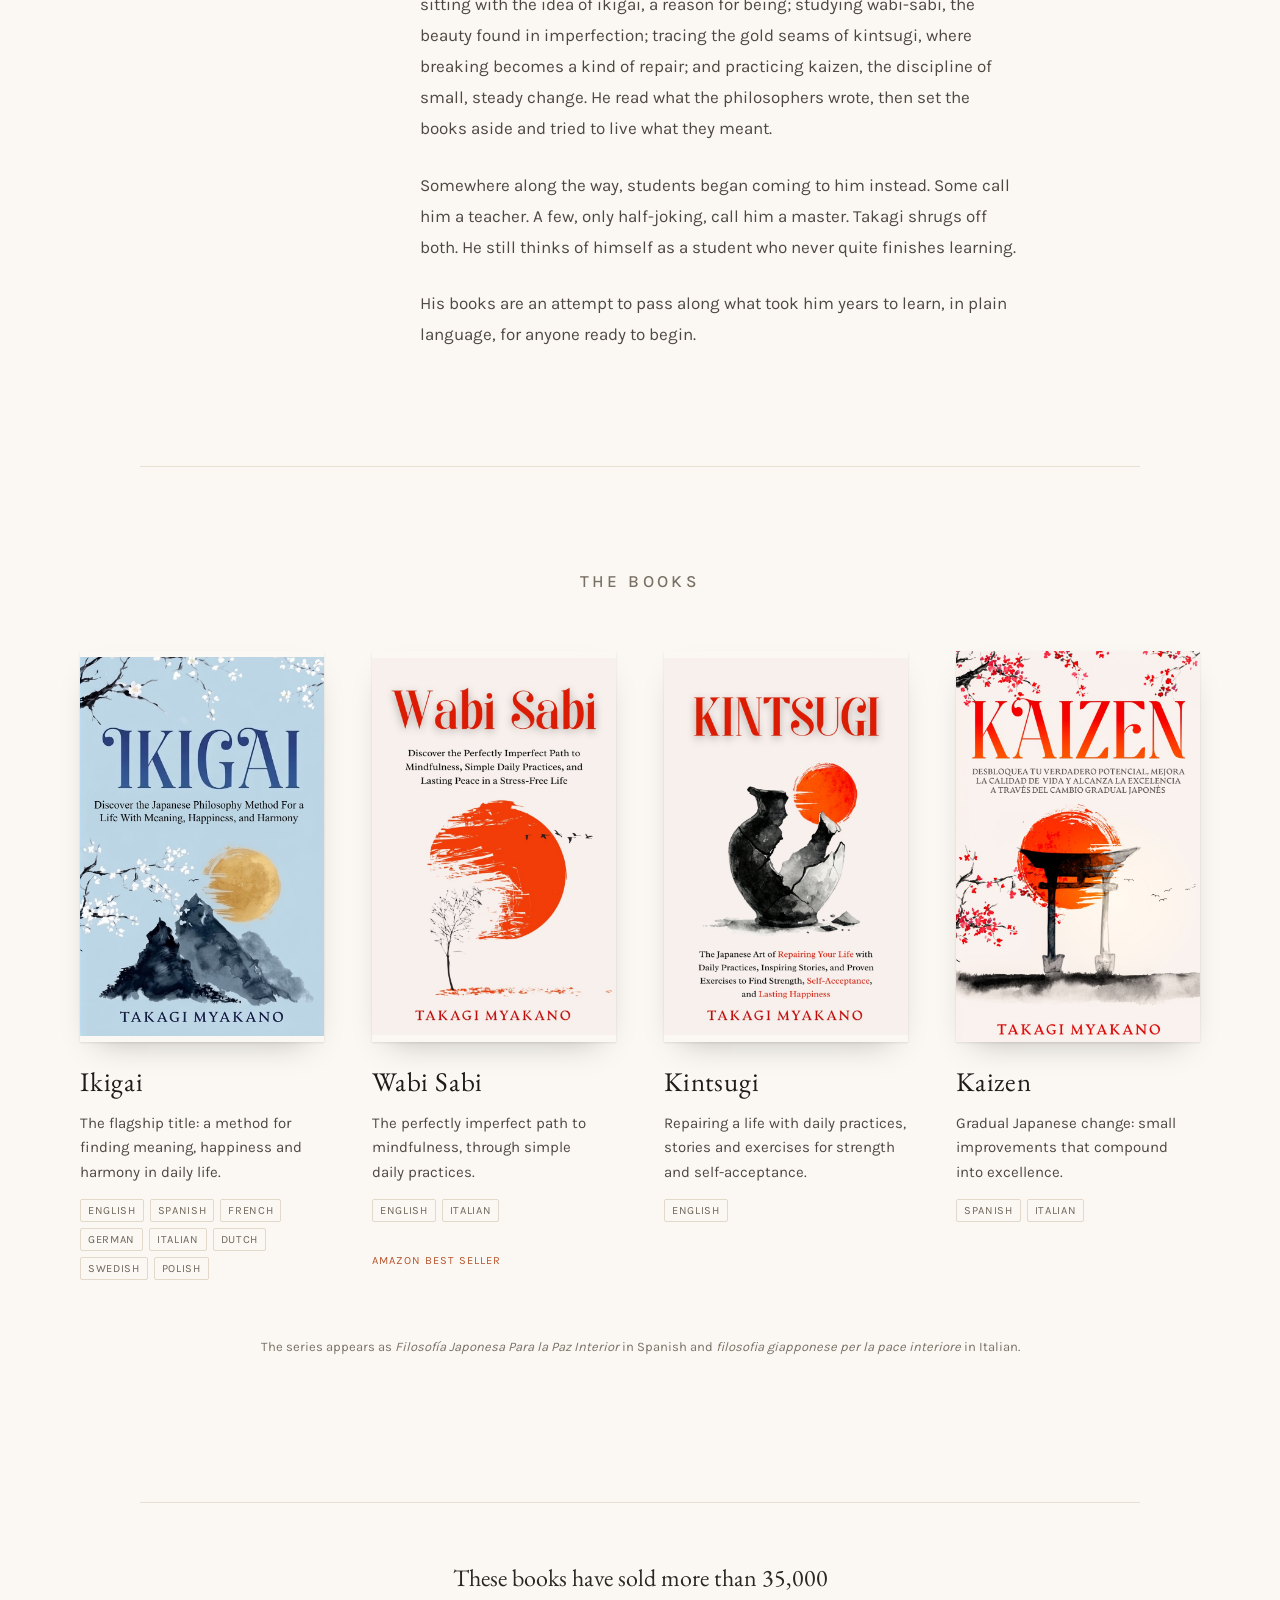
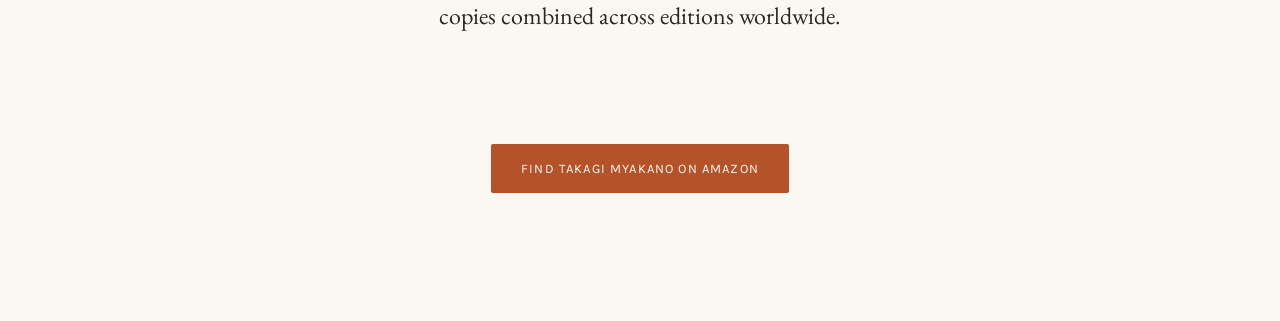
==== commit dbc6aab4: "Add files via upload" ====
--- a/index.html
+++ b/index.html
@@ -1,31 +1,510 @@
 <!DOCTYPE html>
-<html lang="en">
-<head>
+<html lang="en"><head>
 <meta charset="utf-8">
-<meta name="viewport" content="width=device-width, initial-scale=1, viewport-fit=cover">
-<title>The 21 Principles of Dokkodo — Takagi Myakano</title>
-<!-- Hidden page: reached only from Meta ads. Keep it out of search results. -->
-<meta name="robots" content="noindex, nofollow">
-<link rel="stylesheet" href="../assets/bridge.css">
-<script src="../assets/pixel.js" data-book="The 21 Principles of Dokkodo"></script>
+<meta name="viewport" content="width=device-width, initial-scale=1">
+
+<!-- ===== SEO: the point of this site is to rank for the author's name ===== -->
+<title>Takagi Myakano — Japanese Philosophy for Inner Peace</title>
+<meta name="description" content="Takagi Myakano is the author behind Japanese Philosophy for Inner Peace: short, practical books on ikigai, wabi-sabi, kintsugi and kaizen.">
+<!-- Add once the real domain is live:
+<link rel="canonical" href="https://YOUR-DOMAIN.com/" />
+<meta property="og:url" content="https://YOUR-DOMAIN.com/" />
+<meta property="og:image" content="https://YOUR-DOMAIN.com/ikigai-en.jpg" />
+-->
+
+<meta property="og:type" content="website">
+<meta property="og:title" content="Takagi Myakano — Japanese Philosophy for Inner Peace">
+<meta property="og:description" content="Ancient Japanese wisdom, made practical for modern life.">
+<meta name="twitter:card" content="summary_large_image">
+
+<link rel="preconnect" href="https://fonts.googleapis.com">
+<link rel="preconnect" href="https://fonts.gstatic.com" crossorigin="">
+<style>/* cyrillic-ext */
+@font-face {
+  font-family: 'EB Garamond';
+  font-style: italic;
+  font-weight: 400;
+  font-display: swap;
+  src: url("font-01.woff2") format('woff2');
+  unicode-range: U+0460-052F, U+1C80-1C8A, U+20B4, U+2DE0-2DFF, U+A640-A69F, U+FE2E-FE2F;
+}
+/* cyrillic */
+@font-face {
+  font-family: 'EB Garamond';
+  font-style: italic;
+  font-weight: 400;
+  font-display: swap;
+  src: url("font-02.woff2") format('woff2');
+  unicode-range: U+0301, U+0400-045F, U+0490-0491, U+04B0-04B1, U+2116;
+}
+/* greek-ext */
+@font-face {
+  font-family: 'EB Garamond';
+  font-style: italic;
+  font-weight: 400;
+  font-display: swap;
+  src: url("font-03.woff2") format('woff2');
+  unicode-range: U+1F00-1FFF;
+}
+/* greek */
+@font-face {
+  font-family: 'EB Garamond';
+  font-style: italic;
+  font-weight: 400;
+  font-display: swap;
+  src: url("font-04.woff2") format('woff2');
+  unicode-range: U+0370-0377, U+037A-037F, U+0384-038A, U+038C, U+038E-03A1, U+03A3-03FF;
+}
+/* vietnamese */
+@font-face {
+  font-family: 'EB Garamond';
+  font-style: italic;
+  font-weight: 400;
+  font-display: swap;
+  src: url("font-05.woff2") format('woff2');
+  unicode-range: U+0102-0103, U+0110-0111, U+0128-0129, U+0168-0169, U+01A0-01A1, U+01AF-01B0, U+0300-0301, U+0303-0304, U+0308-0309, U+0323, U+0329, U+1EA0-1EF9, U+20AB;
+}
+/* latin-ext */
+@font-face {
+  font-family: 'EB Garamond';
+  font-style: italic;
+  font-weight: 400;
+  font-display: swap;
+  src: url("font-06.woff2") format('woff2');
+  unicode-range: U+0100-02BA, U+02BD-02C5, U+02C7-02CC, U+02CE-02D7, U+02DD-02FF, U+0304, U+0308, U+0329, U+1D00-1DBF, U+1E00-1E9F, U+1EF2-1EFF, U+2020, U+20A0-20AB, U+20AD-20C4, U+2113, U+2C60-2C7F, U+A720-A7FF;
+}
+/* latin */
+@font-face {
+  font-family: 'EB Garamond';
+  font-style: italic;
+  font-weight: 400;
+  font-display: swap;
+  src: url("font-07.woff2") format('woff2');
+  unicode-range: U+0000-00FF, U+0131, U+0152-0153, U+02BB-02BC, U+02C6, U+02DA, U+02DC, U+0304, U+0308, U+0329, U+2000-206F, U+20AC, U+2122, U+2191, U+2193, U+2212, U+2215, U+FEFF, U+FFFD;
+}
+/* cyrillic-ext */
+@font-face {
+  font-family: 'EB Garamond';
+  font-style: normal;
+  font-weight: 400;
+  font-display: swap;
+  src: url("font-08.woff2") format('woff2');
+  unicode-range: U+0460-052F, U+1C80-1C8A, U+20B4, U+2DE0-2DFF, U+A640-A69F, U+FE2E-FE2F;
+}
+/* cyrillic */
+@font-face {
+  font-family: 'EB Garamond';
+  font-style: normal;
+  font-weight: 400;
+  font-display: swap;
+  src: url("font-09.woff2") format('woff2');
+  unicode-range: U+0301, U+0400-045F, U+0490-0491, U+04B0-04B1, U+2116;
+}
+/* greek-ext */
+@font-face {
+  font-family: 'EB Garamond';
+  font-style: normal;
+  font-weight: 400;
+  font-display: swap;
+  src: url("font-10.woff2") format('woff2');
+  unicode-range: U+1F00-1FFF;
+}
+/* greek */
+@font-face {
+  font-family: 'EB Garamond';
+  font-style: normal;
+  font-weight: 400;
+  font-display: swap;
+  src: url("font-11.woff2") format('woff2');
+  unicode-range: U+0370-0377, U+037A-037F, U+0384-038A, U+038C, U+038E-03A1, U+03A3-03FF;
+}
+/* vietnamese */
+@font-face {
+  font-family: 'EB Garamond';
+  font-style: normal;
+  font-weight: 400;
+  font-display: swap;
+  src: url("font-12.woff2") format('woff2');
+  unicode-range: U+0102-0103, U+0110-0111, U+0128-0129, U+0168-0169, U+01A0-01A1, U+01AF-01B0, U+0300-0301, U+0303-0304, U+0308-0309, U+0323, U+0329, U+1EA0-1EF9, U+20AB;
+}
+/* latin-ext */
+@font-face {
+  font-family: 'EB Garamond';
+  font-style: normal;
+  font-weight: 400;
+  font-display: swap;
+  src: url("font-13.woff2") format('woff2');
+  unicode-range: U+0100-02BA, U+02BD-02C5, U+02C7-02CC, U+02CE-02D7, U+02DD-02FF, U+0304, U+0308, U+0329, U+1D00-1DBF, U+1E00-1E9F, U+1EF2-1EFF, U+2020, U+20A0-20AB, U+20AD-20C4, U+2113, U+2C60-2C7F, U+A720-A7FF;
+}
+/* latin */
+@font-face {
+  font-family: 'EB Garamond';
+  font-style: normal;
+  font-weight: 400;
+  font-display: swap;
+  src: url("font-14.woff2") format('woff2');
+  unicode-range: U+0000-00FF, U+0131, U+0152-0153, U+02BB-02BC, U+02C6, U+02DA, U+02DC, U+0304, U+0308, U+0329, U+2000-206F, U+20AC, U+2122, U+2191, U+2193, U+2212, U+2215, U+FEFF, U+FFFD;
+}
+/* cyrillic-ext */
+@font-face {
+  font-family: 'EB Garamond';
+  font-style: normal;
+  font-weight: 500;
+  font-display: swap;
+  src: url("font-08.woff2") format('woff2');
+  unicode-range: U+0460-052F, U+1C80-1C8A, U+20B4, U+2DE0-2DFF, U+A640-A69F, U+FE2E-FE2F;
+}
+/* cyrillic */
+@font-face {
+  font-family: 'EB Garamond';
+  font-style: normal;
+  font-weight: 500;
+  font-display: swap;
+  src: url("font-09.woff2") format('woff2');
+  unicode-range: U+0301, U+0400-045F, U+0490-0491, U+04B0-04B1, U+2116;
+}
+/* greek-ext */
+@font-face {
+  font-family: 'EB Garamond';
+  font-style: normal;
+  font-weight: 500;
+  font-display: swap;
+  src: url("font-10.woff2") format('woff2');
+  unicode-range: U+1F00-1FFF;
+}
+/* greek */
+@font-face {
+  font-family: 'EB Garamond';
+  font-style: normal;
+  font-weight: 500;
+  font-display: swap;
+  src: url("font-11.woff2") format('woff2');
+  unicode-range: U+0370-0377, U+037A-037F, U+0384-038A, U+038C, U+038E-03A1, U+03A3-03FF;
+}
+/* vietnamese */
+@font-face {
+  font-family: 'EB Garamond';
+  font-style: normal;
+  font-weight: 500;
+  font-display: swap;
+  src: url("font-12.woff2") format('woff2');
+  unicode-range: U+0102-0103, U+0110-0111, U+0128-0129, U+0168-0169, U+01A0-01A1, U+01AF-01B0, U+0300-0301, U+0303-0304, U+0308-0309, U+0323, U+0329, U+1EA0-1EF9, U+20AB;
+}
+/* latin-ext */
+@font-face {
+  font-family: 'EB Garamond';
+  font-style: normal;
+  font-weight: 500;
+  font-display: swap;
+  src: url("font-13.woff2") format('woff2');
+  unicode-range: U+0100-02BA, U+02BD-02C5, U+02C7-02CC, U+02CE-02D7, U+02DD-02FF, U+0304, U+0308, U+0329, U+1D00-1DBF, U+1E00-1E9F, U+1EF2-1EFF, U+2020, U+20A0-20AB, U+20AD-20C4, U+2113, U+2C60-2C7F, U+A720-A7FF;
+}
+/* latin */
+@font-face {
+  font-family: 'EB Garamond';
+  font-style: normal;
+  font-weight: 500;
+  font-display: swap;
+  src: url("font-14.woff2") format('woff2');
+  unicode-range: U+0000-00FF, U+0131, U+0152-0153, U+02BB-02BC, U+02C6, U+02DA, U+02DC, U+0304, U+0308, U+0329, U+2000-206F, U+20AC, U+2122, U+2191, U+2193, U+2212, U+2215, U+FEFF, U+FFFD;
+}
+/* latin-ext */
+@font-face {
+  font-family: 'Karla';
+  font-style: normal;
+  font-weight: 400;
+  font-display: swap;
+  src: url("font-15.woff2") format('woff2');
+  unicode-range: U+0100-02BA, U+02BD-02C5, U+02C7-02CC, U+02CE-02D7, U+02DD-02FF, U+0304, U+0308, U+0329, U+1D00-1DBF, U+1E00-1E9F, U+1EF2-1EFF, U+2020, U+20A0-20AB, U+20AD-20C4, U+2113, U+2C60-2C7F, U+A720-A7FF;
+}
+/* latin */
+@font-face {
+  font-family: 'Karla';
+  font-style: normal;
+  font-weight: 400;
+  font-display: swap;
+  src: url("font-16.woff2") format('woff2');
+  unicode-range: U+0000-00FF, U+0131, U+0152-0153, U+02BB-02BC, U+02C6, U+02DA, U+02DC, U+0304, U+0308, U+0329, U+2000-206F, U+20AC, U+2122, U+2191, U+2193, U+2212, U+2215, U+FEFF, U+FFFD;
+}
+/* latin-ext */
+@font-face {
+  font-family: 'Karla';
+  font-style: normal;
+  font-weight: 500;
+  font-display: swap;
+  src: url("font-15.woff2") format('woff2');
+  unicode-range: U+0100-02BA, U+02BD-02C5, U+02C7-02CC, U+02CE-02D7, U+02DD-02FF, U+0304, U+0308, U+0329, U+1D00-1DBF, U+1E00-1E9F, U+1EF2-1EFF, U+2020, U+20A0-20AB, U+20AD-20C4, U+2113, U+2C60-2C7F, U+A720-A7FF;
+}
+/* latin */
+@font-face {
+  font-family: 'Karla';
+  font-style: normal;
+  font-weight: 500;
+  font-display: swap;
+  src: url("font-16.woff2") format('woff2');
+  unicode-range: U+0000-00FF, U+0131, U+0152-0153, U+02BB-02BC, U+02C6, U+02DA, U+02DC, U+0304, U+0308, U+0329, U+2000-206F, U+20AC, U+2122, U+2191, U+2193, U+2212, U+2215, U+FEFF, U+FFFD;
+}
+</style>
+
+<style>
+  :root {
+    --bg: #FBF8F3;
+    --ink: #1E1C19;
+    --ink-2: #2A2723;
+    --body: #4E4842;
+    --muted: #7A7166;
+    --label: #9A9186;
+    --rule: #E7DFD2;
+    --chip: #E2D9CA;
+    --accent: #B4522A;
+    --accent-dark: #8E3F1F;
+    --serif: 'EB Garamond', Georgia, serif;
+    --sans: Karla, system-ui, -apple-system, sans-serif;
+  }
+  * { box-sizing: border-box; }
+  html, body { margin: 0; padding: 0; }
+  body {
+    background: var(--bg);
+    color: var(--ink);
+    font-family: var(--sans);
+    -webkit-font-smoothing: antialiased;
+  }
+  ::selection { background: #EADFCF; }
+  a { color: var(--accent); text-decoration: none; }
+  a:hover { color: var(--accent-dark); }
+  img { max-width: 100%; }
+
+  .wrap { max-width: 1080px; margin: 0 auto; padding-inline: 40px; }
+  .wrap--wide { max-width: 1200px; }
+  .rule { height: 1px; background: var(--rule); }
+  .label {
+    font-family: var(--sans); font-weight: 500; font-size: 12px; letter-spacing: 0.24em;
+    text-transform: uppercase; color: var(--label); margin: 0; max-width: none;
+  }
+
+  .btn {
+    display: inline-flex; align-items: center;
+    padding: 17px 30px; border-radius: 2px;
+    background: var(--accent); color: var(--bg);
+    font-size: 13px; letter-spacing: 0.09em; text-transform: uppercase;
+  }
+  .btn:hover { background: var(--accent-dark); color: var(--bg); }
+
+  /* Hero */
+  .hero {
+    padding-block: 160px 128px;
+    display: flex; flex-direction: column; align-items: center;
+    text-align: center; gap: 36px;
+  }
+  .hero h1 {
+    font-family: var(--serif); font-weight: 400; font-size: 80px;
+    line-height: 1.02; letter-spacing: 0.01em; margin: 0;
+  }
+  .hero p:not(.label) {
+    font-family: var(--serif); font-size: 25px; line-height: 1.5;
+    color: var(--body); margin: 0; max-width: 28ch; text-wrap: pretty;
+  }
+  .hero .btn { margin-top: 8px; }
+
+  /* Two-column prose sections */
+  .prose {
+    padding-block: 104px 116px;
+    display: grid; grid-template-columns: 220px 1fr; gap: 60px; align-items: start;
+  }
+  h2.label { font-size: 17px; letter-spacing: 0.2em; color: var(--muted); }
+  .prose .label { margin-top: 10px; }
+  .prose-body { display: flex; flex-direction: column; gap: 26px; max-width: 60ch; }
+  .prose-body .prose-lead {
+    font-family: var(--serif); font-size: 28px; line-height: 1.5;
+    color: var(--ink-2); margin: 0; text-wrap: pretty;
+  }
+  .prose-body p { font-size: 17px; line-height: 1.82; color: var(--body); margin: 0; text-wrap: pretty; }
+
+  /* Books */
+  .books { padding-block: 104px 40px; }
+  .books > .label { margin-bottom: 60px; text-align: center; }
+  .book-grid { display: grid; grid-template-columns: repeat(4, 1fr); gap: 48px; align-items: start; }
+  .book { display: flex; flex-direction: column; gap: 22px; }
+  .book-cover {
+    display: flex; align-items: flex-end; aspect-ratio: 0.625;
+    box-shadow: 0 1px 2px rgba(30,28,25,0.10), 0 14px 32px -18px rgba(30,28,25,0.35);
+    transition: box-shadow 180ms ease;
+  }
+  .book-cover:hover { box-shadow: 0 1px 2px rgba(30,28,25,0.14), 0 20px 40px -18px rgba(30,28,25,0.42); }
+  .book-cover img { display: block; width: 100%; height: 100%; object-fit: contain; }
+  .book-meta { display: flex; flex-direction: column; gap: 12px; }
+  .book h3 {
+    font-family: var(--serif); font-weight: 400; font-size: 27px;
+    letter-spacing: 0.03em; margin: 0;
+  }
+  .book p { font-size: 15px; line-height: 1.65; color: var(--body); margin: 0; text-wrap: pretty; }
+  .chips { display: flex; flex-wrap: wrap; gap: 6px; margin-top: 2px; list-style: none; padding: 0; }
+  .chips li {
+    font-size: 11px; letter-spacing: 0.06em; text-transform: uppercase;
+    color: #6E6559; border: 1px solid var(--chip); border-radius: 2px; padding: 4px 7px;
+  }
+  .book p.rating { font-size: 13px; line-height: 1.6; color: var(--muted); margin-top: 2px; }
+  .book p.bestseller {
+    font-size: 11px; letter-spacing: 0.09em; text-transform: uppercase;
+    color: var(--accent); margin-top: 2px;
+  }
+  .series-note { font-size: 13px; line-height: 1.7; color: var(--muted); margin: 40px 0 0; text-align: center; }
+
+  /* Sales line */
+  .proof { padding-top: 104px; }
+  .proof-inner { border-top: 1px solid var(--rule); padding-top: 56px; text-align: center; }
+  .proof p {
+    font-family: var(--serif); font-size: 24px; line-height: 1.6;
+    color: var(--ink-2); margin: 0 auto; max-width: 34ch; text-wrap: pretty;
+  }
+
+  footer { padding-block: 108px 128px; display: flex; justify-content: center; }
+
+
+  @media (max-width: 900px) {
+    .wrap { padding-inline: 28px; }
+    .hero { padding-block: 104px 88px; }
+    .hero h1 { font-size: 56px; }
+    .hero p:not(.label) { font-size: 21px; }
+    .prose { grid-template-columns: 1fr; gap: 24px; padding-block: 72px 80px; }
+    .prose .label { margin-top: 0; }
+    .prose-body .prose-lead { font-size: 23px; }
+    h2.label { font-size: 15px; }
+    .books { padding-block: 72px 32px; }
+    .book-grid { grid-template-columns: repeat(2, 1fr); gap: 40px 32px; }
+    .proof { padding-top: 72px; }
+    .proof p { font-size: 21px; }
+    footer { padding-block: 72px 96px; }
+  }
+  @media (max-width: 520px) {
+    .hero h1 { font-size: 44px; }
+    .book-grid { grid-template-columns: 1fr; gap: 48px; }
+    .book-cover { max-width: 260px; }
+  }
+</style>
 </head>
 <body>
-<main class="bridge">
-  <p class="brand">From Takagi’s Book List</p>
-  <div class="titles">
-    <h1>The 21 Principles of Dokkodo</h1>
-    <p class="sub">Miyamoto Musashi’s Guide to the Way of Walking Alone and Mastering Self-Discipline</p>
-    <p class="by">Paperback · Motiversity Quotes</p>
+
+
+<!-- =====================================================================
+     Outbound links are marked data-cta. Each cover points at its own Amazon
+     product page; the hero and footer buttons point at the author store.
+     ===================================================================== -->
+
+<header class="wrap hero">
+  <p class="label">Japanese Philosophy for Inner Peace</p>
+  <h1>Takagi Myakano</h1>
+  <p>Ancient Japanese wisdom, made practical for modern life.</p>
+  <a class="btn" data-cta="hero" href="https://www.amazon.com/stores/Takagi-Myakano/author/B0GLZFG89K?ref=ap_rdr&amp;shoppingPortalEnabled=true&amp;ccs_id=c7dcc5d7-bfad-40f6-aceb-56969d80b4c9" target="_blank" rel="noopener">See the books on Amazon</a>
+</header>
+
+<div class="wrap"><div class="rule"></div></div>
+
+<section class="wrap prose">
+  <h2 class="label">About the work</h2>
+  <div class="prose-body">
+    <p class="prose-lead">Takagi Myakano is the author behind <em>Japanese Philosophy for Inner Peace</em>, a series of short, practical books about living with more attention and less noise.</p>
+    <p>Each book takes a single Japanese concept — ikigai, wabi-sabi, kintsugi, kaizen — and carries it from philosophy into practice: what it means, why it has lasted, and what to do with it on an ordinary Tuesday. The aim is plain guidance you can act on the same day you read it.</p>
+    <p>The thread running through all four is the same. A calmer, more meaningful life is not built by a single decision but by small, repeatable ones: finding a reason to get up, accepting what is imperfect, mending what has broken, and improving by degrees. The series exists to make those ideas usable, and to keep them short enough to finish.</p>
   </div>
-  <div class="rating" role="img" aria-label="4.9 out of 5 stars on Amazon">
-    <span class="stars" aria-hidden="true"><span style="width:98.0%"></span></span>
-    <p class="rating-text">4.9 stars on Amazon</p>
+</section>
+
+<div class="wrap"><div class="rule"></div></div>
+
+<section class="wrap prose">
+  <h2 class="label">The author</h2>
+  <div class="prose-body">
+    <p class="prose-lead">Takagi Myakano did not set out to become an author. He set out to understand a single question: what makes a life feel whole?</p>
+    <p>For years, he immersed himself in the quiet corners of Japanese thought — sitting with the idea of ikigai, a reason for being; studying wabi-sabi, the beauty found in imperfection; tracing the gold seams of kintsugi, where breaking becomes a kind of repair; and practicing kaizen, the discipline of small, steady change. He read what the philosophers wrote, then set the books aside and tried to live what they meant.</p>
+    <p>Somewhere along the way, students began coming to him instead. Some call him a teacher. A few, only half-joking, call him a master. Takagi shrugs off both. He still thinks of himself as a student who never quite finishes learning.</p>
+    <p>His books are an attempt to pass along what took him years to learn, in plain language, for anyone ready to begin.</p>
   </div>
-  <a class="go" data-amazon href="https://www.amazon.com/21-Principles-Dokkodo-Mastering-Self-Discipline/dp/B0H4LS25HL/">Continue to Amazon <span aria-hidden="true">→</span></a>
-  <p class="note">Takes you to the book on Amazon.com</p>
-  <figure class="cover">
-    <img src="../images/dokkodo.jpg" alt="The 21 Principles of Dokkodo by Motiversity Quotes — book cover" width="800" height="1244">
-  </figure>
-</main>
-</body>
-</html>
+</section>
+
+<div class="wrap"><div class="rule"></div></div>
+
+<section class="wrap wrap--wide books" id="books">
+  <h2 class="label">The Books</h2>
+
+  <div class="book-grid">
+
+    <article class="book">
+      <a class="book-cover" data-cta="ikigai" href="https://www.amazon.com/IKIGAI-Discover-Japanese-Philosophy-Happiness/dp/B0H4LHJZPG/" target="_blank" rel="noopener">
+        <img src="ikigai-en.jpg" alt="IKIGAI by Takagi Myakano — book cover" width="800" height="1245" loading="lazy">
+      </a>
+      <div class="book-meta">
+        <h3>Ikigai</h3>
+        <p>The flagship title: a method for finding meaning, happiness and harmony in daily life.</p>
+        <ul class="chips">
+          <li>English</li><li>Spanish</li><li>French</li><li>German</li>
+          <li>Italian</li><li>Dutch</li><li>Swedish</li><li>Polish</li>
+        </ul>
+      </div>
+    </article>
+
+    <article class="book">
+      <a class="book-cover" data-cta="wabi-sabi" href="https://www.amazon.com/Wabi-Sabi-Mindfulness-Stress-Free-Philosophy-ebook/dp/B0FVNMMS9D?ref_=saga_ast_ss_dsk_dp" target="_blank" rel="noopener">
+        <img src="wabi-sabi.jpg" alt="Wabi Sabi by Takagi Myakano — book cover" width="800" height="1236" loading="lazy">
+      </a>
+      <div class="book-meta">
+        <h3>Wabi Sabi</h3>
+        <p>The perfectly imperfect path to mindfulness, through simple daily practices.</p>
+        <ul class="chips"><li>English</li><li>Italian</li></ul>
+        <p class="bestseller">Amazon Best Seller</p>
+      </div>
+    </article>
+
+    <article class="book">
+      <a class="book-cover" data-cta="kintsugi" href="https://www.amazon.com/Kintsugi-Repairing-Practices-Self-Acceptance-Philosophy-ebook/dp/B0GNT7WZGG?ref_=saga_ast_ss_dsk_dp" target="_blank" rel="noopener">
+        <img src="kintsugi.jpg" alt="Kintsugi by Takagi Myakano — book cover" width="800" height="1236" loading="lazy">
+      </a>
+      <div class="book-meta">
+        <h3>Kintsugi</h3>
+        <p>Repairing a life with daily practices, stories and exercises for strength and self-acceptance.</p>
+        <ul class="chips"><li>English</li></ul>
+      </div>
+    </article>
+
+    <article class="book">
+      <a class="book-cover" data-cta="kaizen" href="https://www.amazon.ca/KAIZEN-Desbloquea-Verdadero-Potencial-Excelencia-ebook/dp/B0CNTMSLZW?ref_=ast_author_dp&amp;th=1&amp;psc=1" target="_blank" rel="noopener">
+        <img src="kaizen.jpg" alt="KAIZEN by Takagi Myakano — book cover" width="800" height="1279" loading="lazy">
+      </a>
+      <div class="book-meta">
+        <h3>Kaizen</h3>
+        <p>Gradual Japanese change: small improvements that compound into excellence.</p>
+        <ul class="chips"><li>Spanish</li><li>Italian</li></ul>
+      </div>
+    </article>
+
+  </div>
+
+  <p class="series-note">The series appears as <em>Filosofía Japonesa Para la Paz Interior</em> in Spanish and <em>filosofia giapponese per la pace interiore</em> in Italian.</p>
+</section>
+
+
+<section class="wrap proof">
+  <div class="proof-inner">
+    <p>These books have sold more than 35,000 copies combined across editions worldwide.</p>
+  </div>
+</section>
+
+<footer class="wrap">
+  <a class="btn" data-cta="footer" href="https://www.amazon.com/stores/Takagi-Myakano/author/B0GLZFG89K?ref=ap_rdr&amp;shoppingPortalEnabled=true&amp;ccs_id=c7dcc5d7-bfad-40f6-aceb-56969d80b4c9" target="_blank" rel="noopener">Find Takagi Myakano on Amazon</a>
+</footer>
+
+<!-- Structured data: helps Google connect the name to the body of work.
+     Replace the URLs marked REPLACE before launch. -->
+<script type="application/ld+json">
+{
+  "@context": "https://schema.org",
+  "@type": "Person",
+  "name": "Takagi Myakano",
+  "jobTitle": "Author",
+  "description": "Author of Japanese Philosophy for Inner Peace, a series of short, practical books on ikigai, wabi-sabi, kintsugi and kaizen.",
+  "sameAs": ["https://www.amazon.com/stores/Takagi-Myakano/author/B0GLZFG89K"]
+}
+</script>
+
+
+
+</body></html>
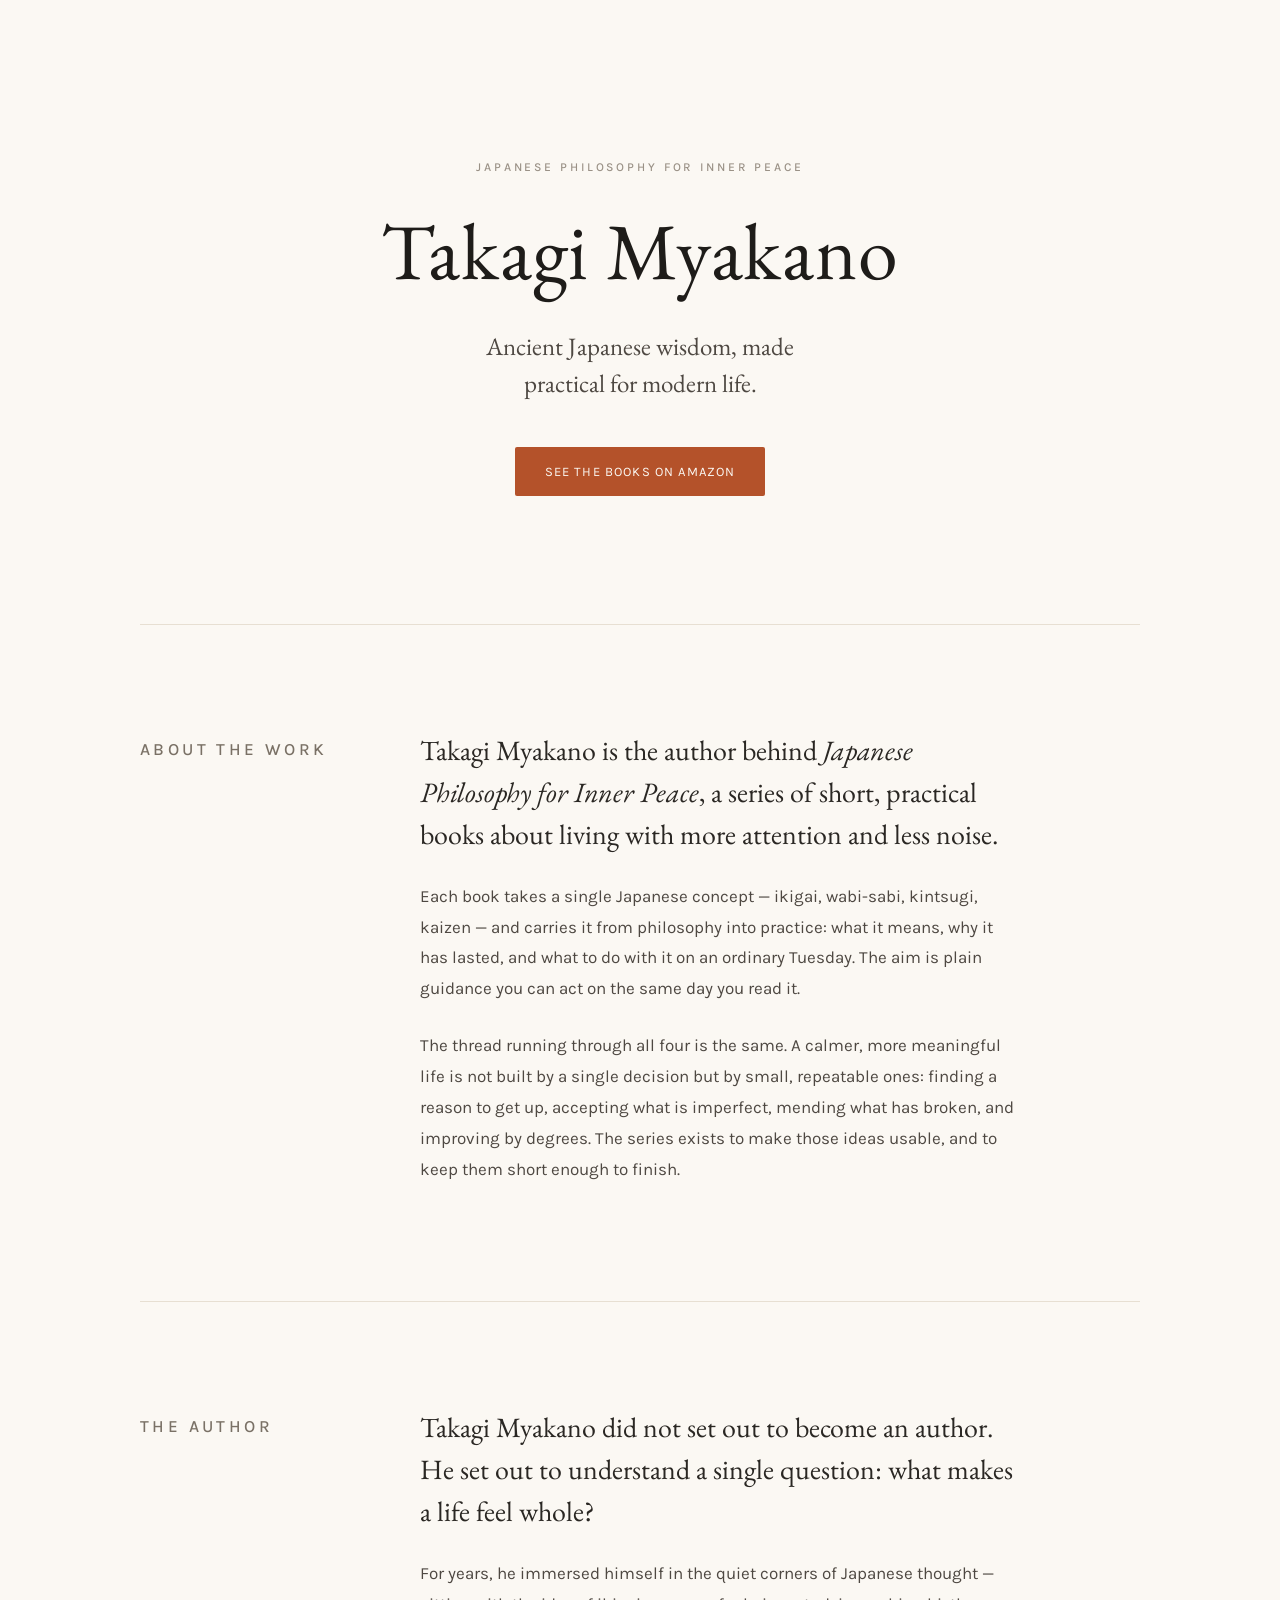
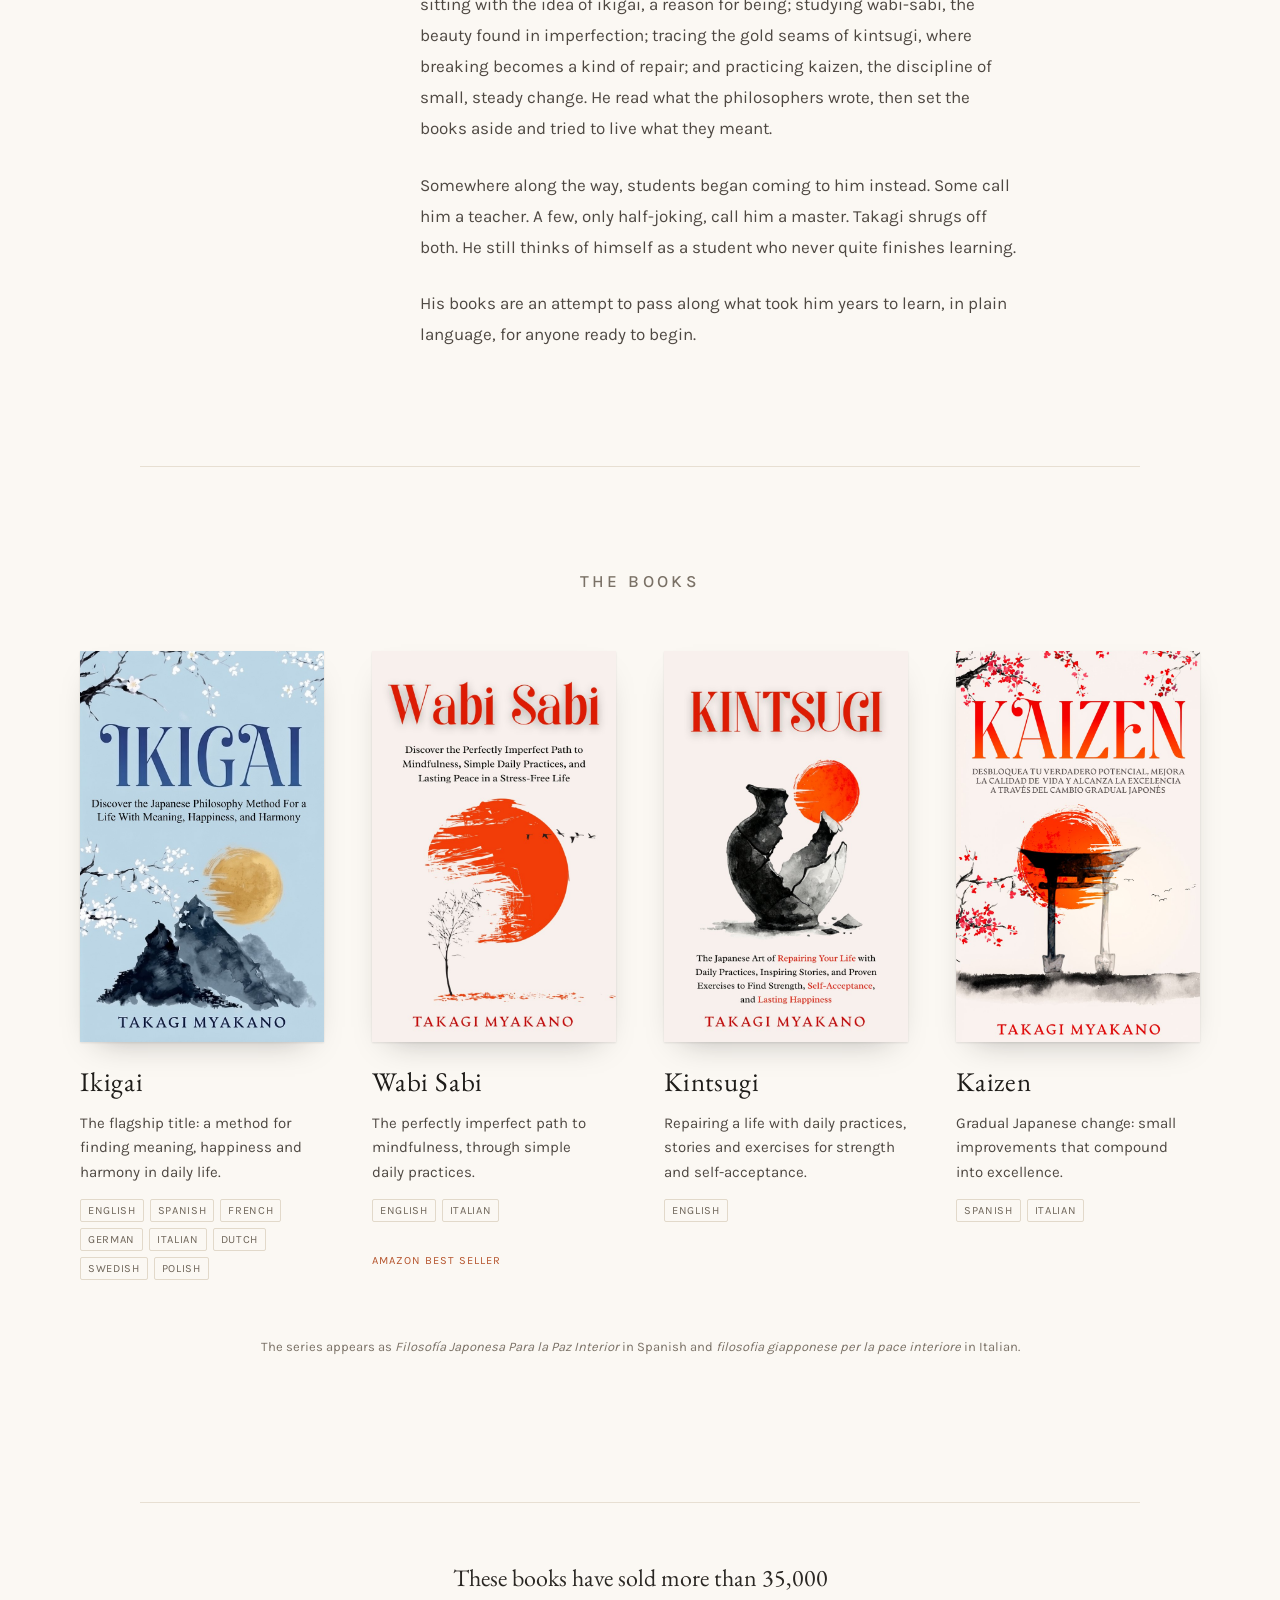
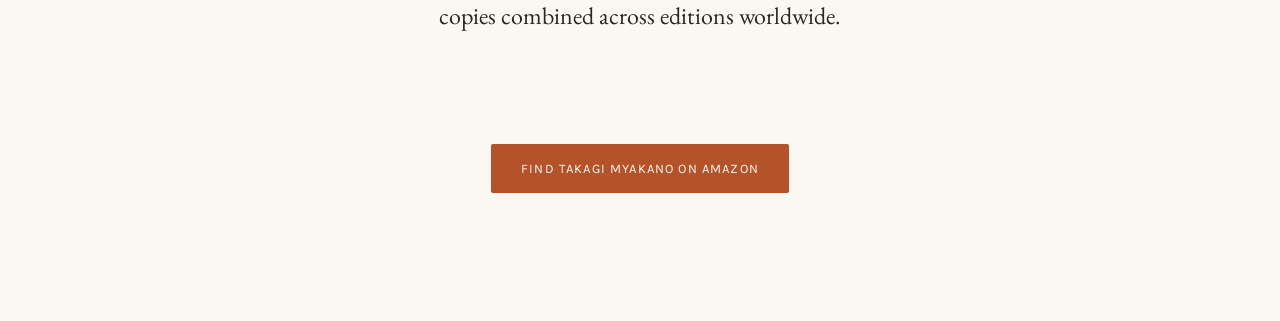
==== commit 4f153d9c: "Add files via upload" ====
--- a/index.html
+++ b/index.html
@@ -331,7 +331,7 @@
     transition: box-shadow 180ms ease;
   }
   .book-cover:hover { box-shadow: 0 1px 2px rgba(30,28,25,0.14), 0 20px 40px -18px rgba(30,28,25,0.42); }
-  .book-cover img { display: block; width: 100%; height: 100%; object-fit: contain; }
+  .book-cover img { display: block; width: 100%; height: 100%; object-fit: cover; }
   .book-meta { display: flex; flex-direction: column; gap: 12px; }
   .book h3 {
     font-family: var(--serif); font-weight: 400; font-size: 27px;
@@ -380,6 +380,8 @@
     .hero h1 { font-size: 44px; }
     .book-grid { grid-template-columns: 1fr; gap: 48px; }
     .book-cover { max-width: 260px; }
+    .book, .book-meta { align-items: center; text-align: center; }
+    .chips { justify-content: center; }
   }
 </style>
 </head>
